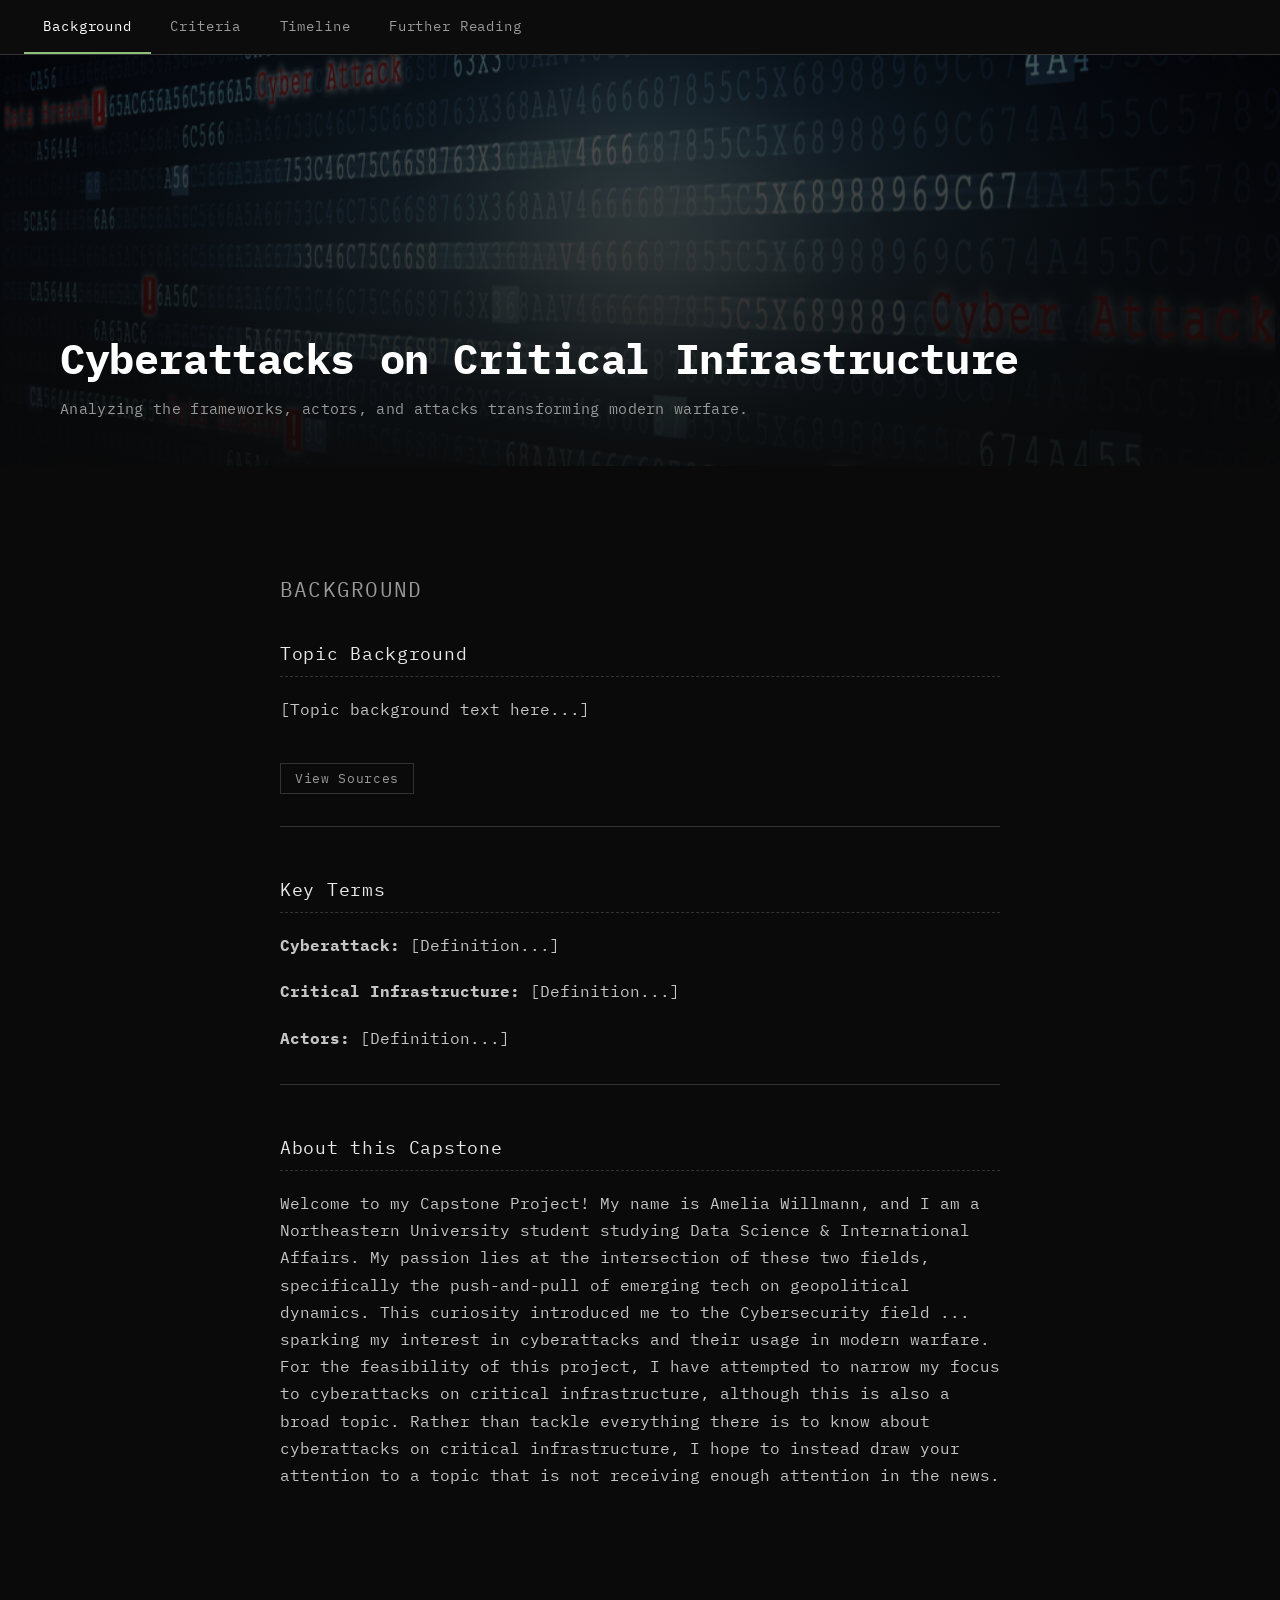
==== index.html @ 9e72c3b7 "fixing background setup" ====
<!--
  ============================================================
  BACKGROUND PAGE — NOTES
  ============================================================

  INTRO:


  CONTEXT / HISTORY:


  CRITICAL INFRASTRUCTURE DEFINITION:


  SOURCES:
  -
  -
  -
  ============================================================
-->
<!DOCTYPE html>
<html lang="en">
<head>
  <meta charset="UTF-8">
  <meta name="viewport" content="width=device-width, initial-scale=1.0">
  <title>Major Cyberattacks — Background</title>
  <link rel="preconnect" href="https://fonts.googleapis.com">
  <link rel="preconnect" href="https://fonts.gstatic.com" crossorigin>
  <link href="https://fonts.googleapis.com/css2?family=IBM+Plex+Mono:wght@400;700&display=swap" rel="stylesheet">
  <link rel="stylesheet" href="style.css">
  <script src="script.js" defer></script>
</head>
<body>

  <nav class="global-nav">
    <a href="index.html" class="active">Background</a>
    <a href="criteria.html">Criteria</a>
    <a href="timeline.html">Timeline</a>
    <a href="further-reading.html">Further Reading</a>
  </nav>

  <header class="report-banner">
    <div class="banner-image-wrapper">
      <img src="cyberattacks_img2.jpg" alt="Background Image" class="banner-image">
      <div class="banner-overlay"></div>
    </div>
    <div class="banner-text">
      <h1 class="banner-title">Cyberattacks on Critical Infrastructure</h1>
      <p class="banner-subtitle">Analyzing the frameworks, actors, and attacks transforming modern warfare.</p>
    </div>
  </header>

  <main class="page-content">
    <h2 class="page-title">Background</h2>

    <div class="content-block">
      <h2>Topic Background</h2>
      <p>[Topic background text here...]</p>

      <button id="toggleSourcesBtn" class="view-sources-btn" onclick="toggleFootnotes()">View Sources</button>
      <div class="footnotes-wrapper" id="footnotesWrapper">
        <div class="footnotes">
          <ol>
            <li>[Source 1]</li>
            <li>[Source 2]</li>
          </ol>
        </div>
      </div>
    </div>

    <div class="content-block">
      <h2>Key Terms</h2>
      <p><strong>Cyberattack:</strong> [Definition...]</p>
      <p><strong>Critical Infrastructure:</strong> [Definition...]</p>
      <p><strong>Actors:</strong> [Definition...]</p>
    </div>

    <div class="content-block">
      <h2>About this Capstone</h2>
      <p>Welcome to my Capstone Project! My name is Amelia Willmann, and I am a Northeastern University student studying Data Science & International Affairs. My passion lies at the intersection of these two fields, specifically the push-and-pull of emerging tech on geopolitical dynamics. This curiosity introduced me to the Cybersecurity field ... sparking my interest in cyberattacks and their usage in modern warfare. For the feasibility of this project, I have attempted to narrow my focus to cyberattacks on critical infrastructure, although this is also a broad topic. Rather than tackle everything there is to know about cyberattacks on critical infrastructure, I hope to instead draw your attention to a topic that is not receiving enough attention in the news.</p>
    </div>
  </main>

</body>
</html>
---- style.css ----
/* === Variables === */
:root {
  --bg-main:       #0a0a0a;
  --text-main:     #c5c5c5;
  --text-headings: #e8e8e8;
  --text-title:    #ffffff;
  --text-muted:    #999999;
  --link-color:    #8ec07c;
  --link-hover:    #d3869b;
  --border-subtle: #333333;
  --nav-bg:        #0c0c0c;
  --nav-border:    #333333;
  --panel-bg:      #111111;
  --mono-font:     'IBM Plex Mono', monospace;
}

/* === Reset === */
*, *::before, *::after {
  margin: 0;
  padding: 0;
  box-sizing: border-box;
  font-family: var(--mono-font);
}

body {
  background-color: var(--bg-main);
  color: var(--text-main);
  font-size: 16px;
  line-height: 1.7;
  -webkit-font-smoothing: antialiased;
  -moz-osx-font-smoothing: grayscale;
}


/* === Global Navigation === */
.global-nav {
  position: fixed;
  top: 0;
  left: 0;
  width: 100%;
  display: flex;
  background-color: var(--nav-bg);
  border-bottom: 1px solid var(--nav-border);
  padding: 0 1.5rem;
  z-index: 9999;
}

.global-nav a {
  color: var(--text-muted);
  text-decoration: none;
  border-bottom: none;
  font-size: 0.9rem;
  letter-spacing: 0.06em;
  padding: 0.85rem 1.2rem;
  transition: color 0.2s ease;
}

.global-nav a:hover {
  color: var(--text-main);
}

.global-nav a.active {
  color: var(--text-title);
  border-bottom: 2px solid var(--link-color);
}

/* === Page Layout === */
.page-content {
  max-width: 800px;
  margin: 0 auto;
  padding: 90px 40px 80px;
}

.page-title {
  font-size: 1.3rem;
  font-weight: normal;
  color: var(--text-muted);
  margin-bottom: 2rem;
  margin-top: 1rem;
  letter-spacing: 0.06em;
  text-transform: uppercase;
}

/* === Content Blocks === */
.content-block {
  margin-bottom: 3rem;
  padding-bottom: 2rem;
  border-bottom: 1px solid var(--border-subtle);
}

.content-block:last-child {
  border-bottom: none;
}

.content-block h2 {
  font-size: 1.1rem;
  font-weight: normal;
  color: var(--text-headings);
  border-bottom: 1px dashed var(--border-subtle);
  padding-bottom: 0.4em;
  margin-bottom: 1.2rem;
  letter-spacing: 0.04em;
}

.content-block p {
  margin-bottom: 1.2rem;
  color: var(--text-main);
}

.content-block p:last-child {
  margin-bottom: 0;
}

/* === Links === */
a {
  color: var(--text-main);
  text-decoration: none;
  border-bottom: 1px dotted var(--link-color);
  padding-bottom: 1px;
  transition: color 0.2s ease, border-color 0.2s ease;
}

a:hover {
  color: var(--link-hover);
  border-bottom-color: var(--link-hover);
}

/* === Citations === */
.cite {
  color: var(--link-color);
  text-decoration: none;
  border-bottom: none;
  font-size: 0.8em;
  vertical-align: super;
  transition: color 0.2s;
}

.cite:hover {
  color: var(--link-hover);
}

/* === Sources Toggle === */
.view-sources-btn {
  background: transparent;
  color: var(--text-muted);
  border: 1px solid var(--border-subtle);
  padding: 6px 14px;
  cursor: pointer;
  font-family: var(--mono-font);
  font-size: 0.82rem;
  margin-top: 20px;
  letter-spacing: 0.05em;
  transition: color 0.2s, border-color 0.2s;
}

.view-sources-btn:hover {
  color: var(--text-main);
  border-color: var(--text-muted);
}

.footnotes-wrapper {
  overflow: hidden;
  max-height: 0;
  opacity: 0;
  transition: all 0.5s ease;
}

.footnotes-wrapper.open {
  max-height: 600px;
  opacity: 1;
}

.footnotes {
  font-size: 0.85em;
  margin-top: 14px;
  padding-top: 14px;
  border-top: 1px solid var(--border-subtle);
  color: var(--text-muted);
}

.footnotes ol {
  padding-left: 28px;
  overflow: visible;
}

.footnotes li {
  margin-bottom: 8px;
  line-height: 1.5;
}

/* === Rubric Table (Criteria page) === */
.rubric-table {
  width: 100%;
  border-collapse: collapse;
  margin: 16px 0 24px;
  font-size: 0.85rem;
}

.rubric-table th {
  background: #161616;
  color: var(--text-headings);
  padding: 10px 14px;
  text-align: left;
  font-weight: normal;
  border-bottom: 1px solid var(--border-subtle);
  letter-spacing: 0.04em;
}

.rubric-table td {
  padding: 10px 14px;
  border-bottom: 1px solid #1e1e1e;
  color: var(--text-main);
  vertical-align: top;
}

.rubric-table tr:nth-child(even) td {
  background: #0d0d0d;
}

/* === Rubric Level Labels === */
.rubric-level {
  font-weight: normal;
  letter-spacing: 0.04em;
  white-space: nowrap;
}

.rubric-level.negligible  { color: #777777; }
.rubric-level.low         { color: #8ec07c; }
.rubric-level.medium      { color: #fabd2f; }
.rubric-level.high        { color: #fe8019; }
.rubric-level.critical    { color: #fb4934; }
.rubric-level.catastrophic{ color: #d3869b; }

/* === Visualization Placeholder === */
.viz-placeholder {
  background: #0d0d0d;
  border: 1px dashed var(--border-subtle);
  padding: 60px 20px;
  text-align: center;
  color: var(--text-muted);
  font-style: italic;
  font-size: 0.9rem;
  margin: 16px 0;
}

/* === Report Banner === */
.report-banner {
  position: relative;
  width: 100%;
  height: 420px;
  margin-top: 46px; /* height of fixed nav */
  overflow: hidden;
  display: flex;
  align-items: flex-end;
}

.banner-image-wrapper {
  position: absolute;
  inset: 0;
}

.banner-image {
  width: 100%;
  height: 100%;
  object-fit: cover;
  object-position: center;
  display: block;
  filter: brightness(0.45) saturate(0.6);
}

.banner-overlay {
  position: absolute;
  inset: 0;
  background: linear-gradient(
    to bottom,
    rgba(10, 10, 10, 0.2) 0%,
    rgba(10, 10, 10, 0.85) 100%
  );
}

.banner-text {
  position: relative;
  z-index: 1;
  padding: 0 60px 44px;
  width: 100%;
}

.banner-title {
  font-size: 2.6rem;
  font-weight: 700;
  color: #ffffff;
  letter-spacing: -0.01em;
  line-height: 1.2;
  margin: 0 0 12px;

  /* Typewriter effect */
  overflow: hidden;
  white-space: nowrap;
  border-right: 2px solid #8ec07c;
  width: 0;
  animation:
    typewriter 2.4s steps(44) 0.3s forwards,
    blink-caret 0.75s step-end 2.7s 3,
    hide-caret 0s 5s forwards;
}

@keyframes typewriter {
  from { width: 0; }
  to   { width: 100%; }
}

@keyframes blink-caret {
  50% { border-color: transparent; }
}

@keyframes hide-caret {
  to { border-color: transparent; }
}

.banner-subtitle {
  font-size: 0.95rem;
  color: #999;
  margin: 0;
  letter-spacing: 0.02em;
  opacity: 0;
  animation: fade-in-sub 0.6s ease 2.8s forwards;
}

@keyframes fade-in-sub {
  to { opacity: 1; }
}

@media (max-width: 768px) {
  .report-banner {
    height: 300px;
  }

  .banner-title {
    font-size: 1.8rem;
    white-space: normal;
    width: auto;
    animation: none;
    border-right: none;
  }

  .banner-subtitle {
    opacity: 1;
    animation: none;
  }

  .banner-text {
    padding: 0 24px 32px;
  }
}

/* === Attack Meta (inside timeline panel) === */
.attack-meta {
  background: #141414;
  border-left: 3px solid var(--link-color);
  padding: 12px 16px;
  margin: 16px 0 20px;
}

.attack-meta p {
  margin-bottom: 5px;
  font-size: 0.88rem;
  color: var(--text-muted);
  line-height: 1.5;
}

.attack-meta p:last-child {
  margin-bottom: 0;
}

.attack-meta strong {
  color: var(--text-headings);
}

/* === Resource List (Further Reading page) === */
.resource-list {
  list-style: none;
  padding: 0;
  margin: 12px 0;
}

.resource-list li {
  padding: 10px 0;
  border-bottom: 1px solid #1a1a1a;
}

.resource-list li:last-child {
  border-bottom: none;
}

.resource-list a {
  color: var(--text-main);
  font-size: 0.9rem;
  border-bottom: 1px dotted var(--link-color);
}

.resource-list a:hover {
  color: var(--link-hover);
}

/* === Learn More Button === */
.learn-more-btn {
  display: inline-block;
  color: var(--text-muted);
  border: 1px solid var(--border-subtle);
  padding: 8px 20px;
  text-decoration: none;
  font-size: 0.85rem;
  margin-top: 16px;
  letter-spacing: 0.05em;
  transition: color 0.2s, border-color 0.2s;
}

.learn-more-btn:hover {
  color: var(--text-main);
  border-color: var(--text-muted);
  border-bottom: 1px solid var(--text-muted);
}

/* === Responsive === */
@media (max-width: 768px) {
  .page-content {
    padding: 80px 20px 60px;
  }

  .global-nav a {
    padding: 0.75rem 0.7rem;
    font-size: 0.8rem;
  }
}
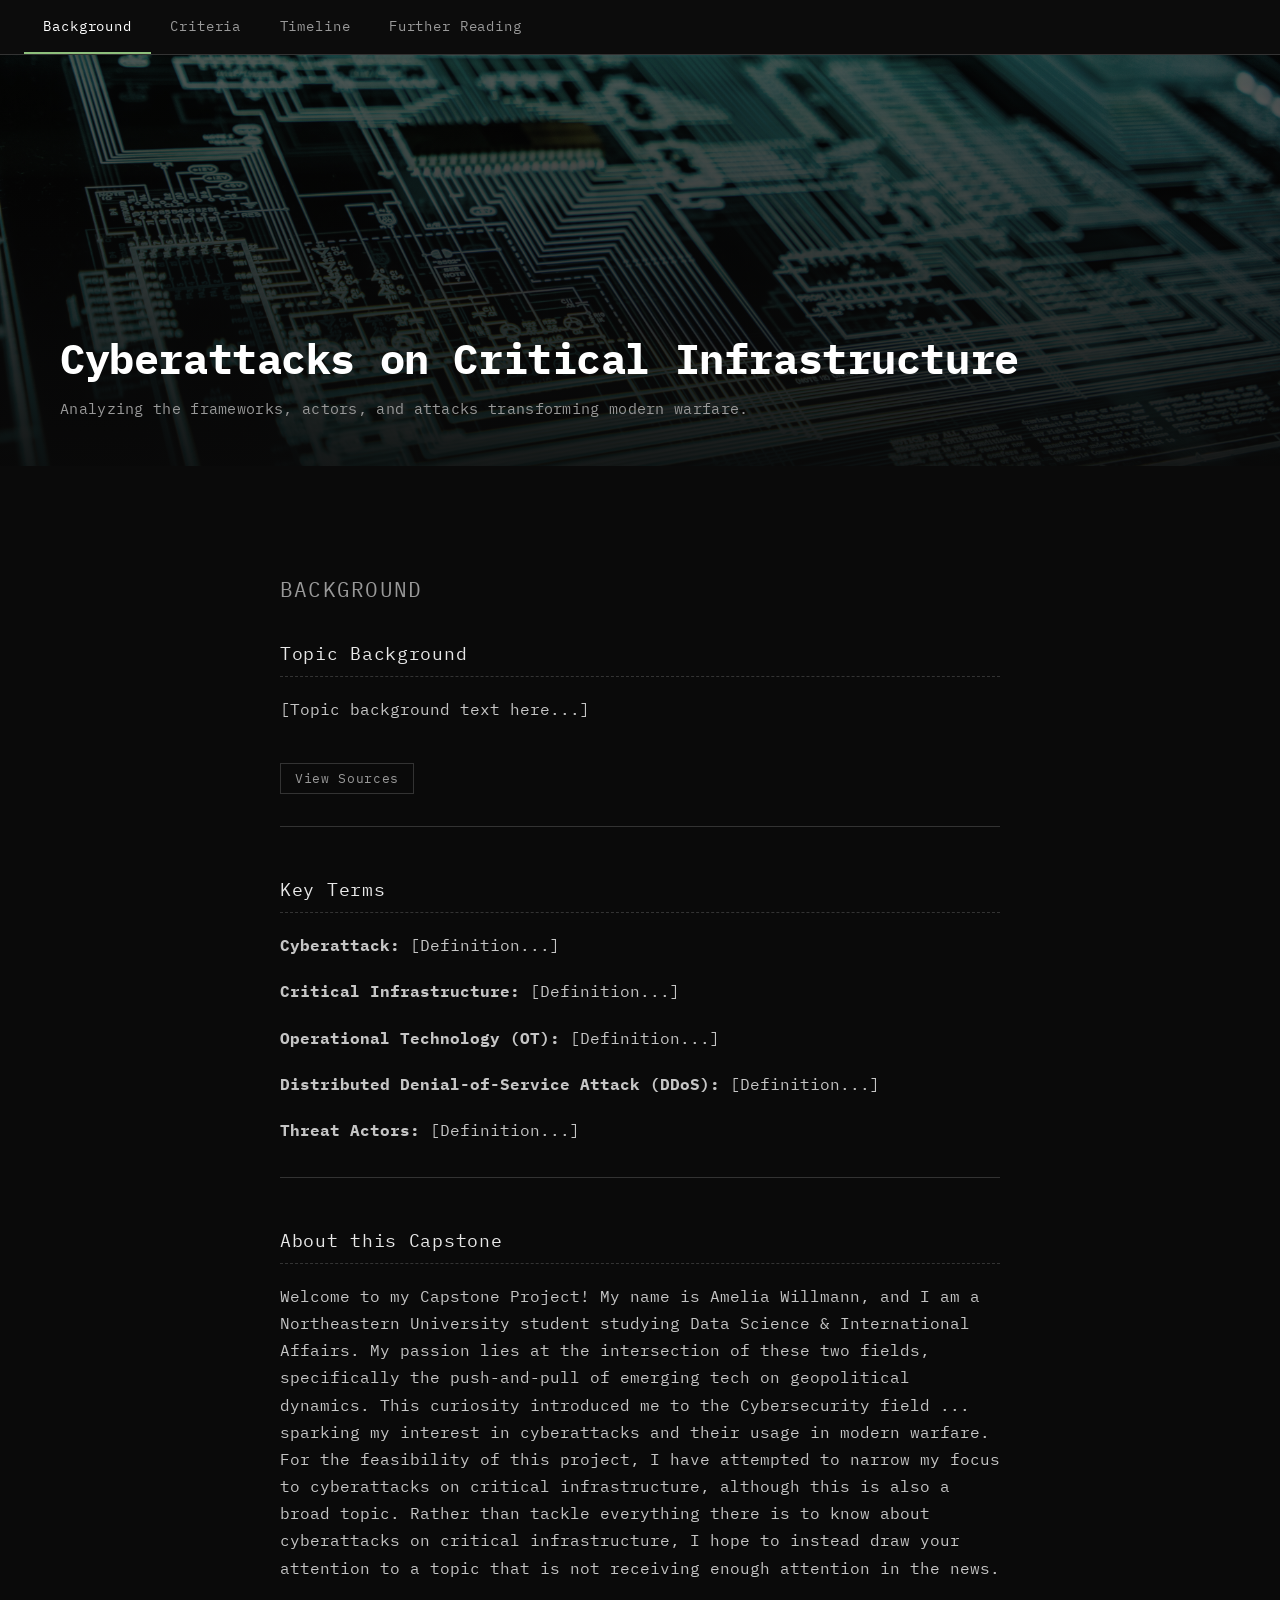
==== commit b447a8ad: "fix images" ====
--- a/index.html
+++ b/index.html
@@ -43,7 +43,7 @@
 
   <header class="report-banner">
     <div class="banner-image-wrapper">
-      <img src="cyberattacks_img2.jpg" alt="Background Image" class="banner-image">
+      <img src="background_img.jpg" alt="Background Image" class="banner-image">
       <div class="banner-overlay"></div>
     </div>
     <div class="banner-text">
@@ -74,12 +74,21 @@
       <h2>Key Terms</h2>
       <p><strong>Cyberattack:</strong> [Definition...]</p>
       <p><strong>Critical Infrastructure:</strong> [Definition...]</p>
-      <p><strong>Actors:</strong> [Definition...]</p>
+      <p><strong>Operational Technology (OT):</strong> [Definition...]</p>
+      <p><strong>Distributed Denial-of-Service Attack (DDoS):</strong> [Definition...]</p>
+      <p><strong>Threat Actors:</strong> [Definition...]</p>
     </div>
 
     <div class="content-block">
       <h2>About this Capstone</h2>
-      <p>Welcome to my Capstone Project! My name is Amelia Willmann, and I am a Northeastern University student studying Data Science & International Affairs. My passion lies at the intersection of these two fields, specifically the push-and-pull of emerging tech on geopolitical dynamics. This curiosity introduced me to the Cybersecurity field ... sparking my interest in cyberattacks and their usage in modern warfare. For the feasibility of this project, I have attempted to narrow my focus to cyberattacks on critical infrastructure, although this is also a broad topic. Rather than tackle everything there is to know about cyberattacks on critical infrastructure, I hope to instead draw your attention to a topic that is not receiving enough attention in the news.</p>
+      <p>Welcome to my Capstone Project! My name is Amelia Willmann, and I am a Northeastern University student 
+        studying Data Science & International Affairs. My passion lies at the intersection of these two fields, 
+        specifically the push-and-pull of emerging tech on geopolitical dynamics. This curiosity introduced me 
+        to the Cybersecurity field ... sparking my interest in cyberattacks and their usage in modern warfare. 
+        For the feasibility of this project, I have attempted to narrow my focus to cyberattacks on critical 
+        infrastructure, although this is also a broad topic. Rather than tackle everything there is to know 
+        about cyberattacks on critical infrastructure, I hope to instead draw your attention to a topic that 
+        is not receiving enough attention in the news.</p>
     </div>
   </main>
 
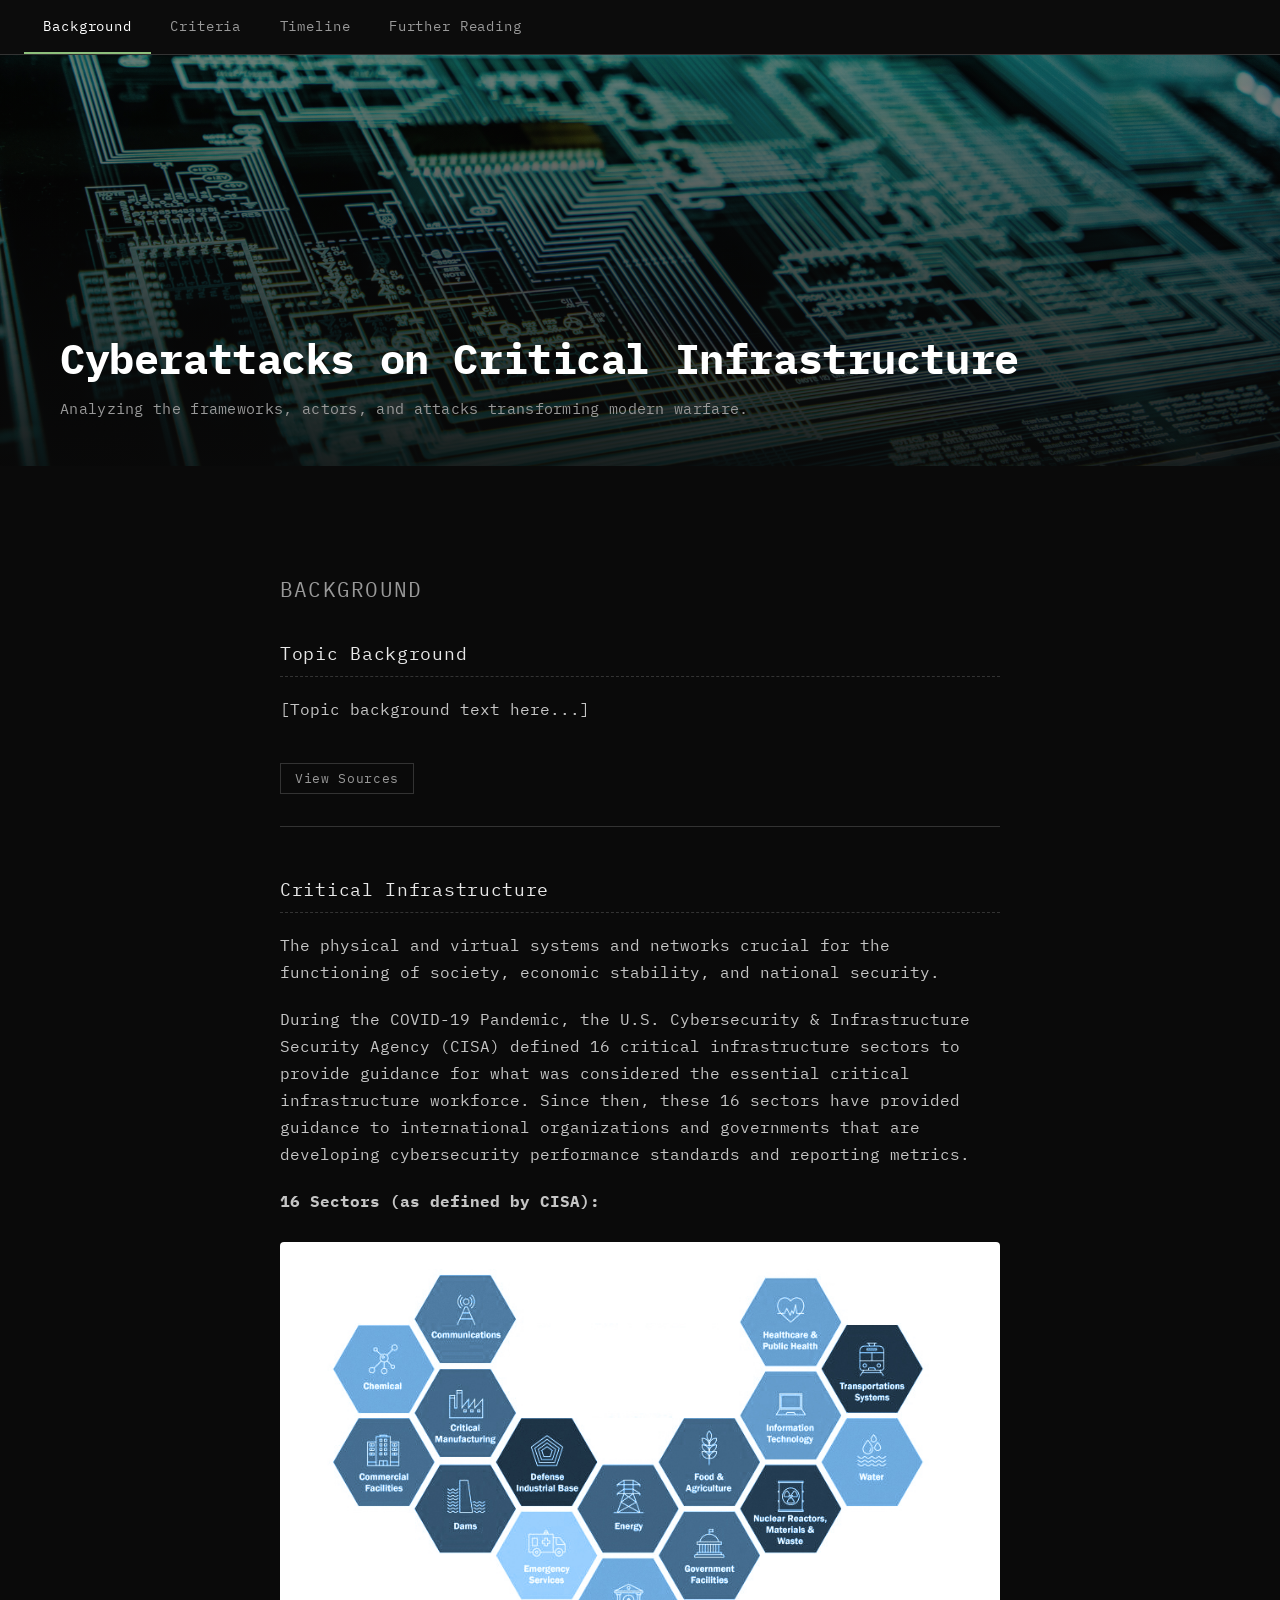
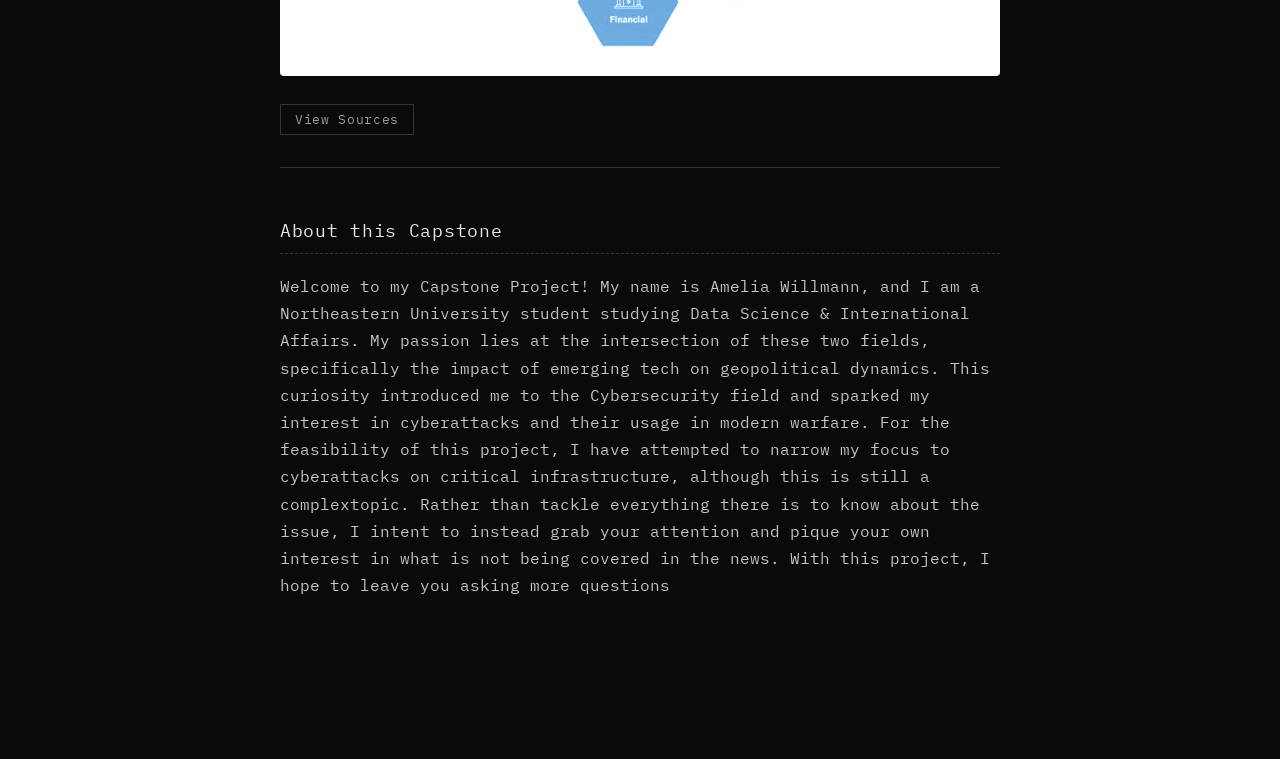
==== commit e25a2b01: "finishing for the night" ====
--- a/index.html
+++ b/index.html
@@ -25,7 +25,7 @@
 <head>
   <meta charset="UTF-8">
   <meta name="viewport" content="width=device-width, initial-scale=1.0">
-  <title>Major Cyberattacks — Background</title>
+  <title>Cyberattacks on Critical Infrastructure — Background</title>
   <link rel="preconnect" href="https://fonts.googleapis.com">
   <link rel="preconnect" href="https://fonts.gstatic.com" crossorigin>
   <link href="https://fonts.googleapis.com/css2?family=IBM+Plex+Mono:wght@400;700&display=swap" rel="stylesheet">
@@ -71,24 +71,37 @@
     </div>
 
     <div class="content-block">
-      <h2>Key Terms</h2>
-      <p><strong>Cyberattack:</strong> [Definition...]</p>
-      <p><strong>Critical Infrastructure:</strong> [Definition...]</p>
-      <p><strong>Operational Technology (OT):</strong> [Definition...]</p>
-      <p><strong>Distributed Denial-of-Service Attack (DDoS):</strong> [Definition...]</p>
-      <p><strong>Threat Actors:</strong> [Definition...]</p>
+      <h2>Critical Infrastructure</h2>
+      <p>The physical and virtual systems and networks crucial for the functioning of society, economic stability, and national security.</p>
+      <p>During the COVID-19 Pandemic, the U.S. Cybersecurity & Infrastructure Security Agency (CISA) defined 16 critical infrastructure sectors to provide guidance for what was considered the essential critical infrastructure workforce. Since then, these 16 sectors have provided guidance to international organizations and governments that are developing cybersecurity performance standards and reporting metrics.</p>
+      <p><strong>16 Sectors (as defined by CISA):</strong></p>
+      <img src="cisa_img.jpg" alt="CISA 16 Critical Infrastructure Sectors" style="width: 100%; border-radius: 4px; margin-top: 8px;">
+
+      <button class="view-sources-btn" onclick="toggleFootnotesById('ciSources', this)">View Sources</button>
+      <div class="footnotes-wrapper" id="ciSources">
+        <div class="footnotes">
+          <ol>
+            <li><a href="https://www.sciencedirect.com/topics/computer-science/critical-infrastructure" target="_blank">https://www.sciencedirect.com/topics/computer-science/critical-infrastructure</a></li>
+            <li><a href="https://www.ibm.com/think/topics/critical-infrastructure" target="_blank">https://www.ibm.com/think/topics/critical-infrastructure</a></li>
+            <li><a href="https://www.cisa.gov/topics/critical-infrastructure-security-and-resilience/critical-infrastructure-sectors" target="_blank">https://www.cisa.gov/topics/critical-infrastructure-security-and-resilience/critical-infrastructure-sectors</a></li>
+            <li><a href="https://www.atlanticcouncil.org/in-depth-research-reports/issue-brief/critical-infrastructure-cybersecurity-prioritization/" target="_blank">https://www.atlanticcouncil.org/in-depth-research-reports/issue-brief/critical-infrastructure-cybersecurity-prioritization/</a></li>
+            <li><a href="https://www.cisa.gov/topics/risk-management/coronavirus/identifying-critical-infrastructure-during-covid-19" target="_blank">https://www.cisa.gov/topics/risk-management/coronavirus/identifying-critical-infrastructure-during-covid-19</a></li>
+          </ol>
+        </div>
+      </div>
     </div>
 
     <div class="content-block">
       <h2>About this Capstone</h2>
       <p>Welcome to my Capstone Project! My name is Amelia Willmann, and I am a Northeastern University student 
         studying Data Science & International Affairs. My passion lies at the intersection of these two fields, 
-        specifically the push-and-pull of emerging tech on geopolitical dynamics. This curiosity introduced me 
-        to the Cybersecurity field ... sparking my interest in cyberattacks and their usage in modern warfare. 
+        specifically the impact of emerging tech on geopolitical dynamics. This curiosity introduced me 
+        to the Cybersecurity field and sparked my interest in cyberattacks and their usage in modern warfare. 
         For the feasibility of this project, I have attempted to narrow my focus to cyberattacks on critical 
-        infrastructure, although this is also a broad topic. Rather than tackle everything there is to know 
-        about cyberattacks on critical infrastructure, I hope to instead draw your attention to a topic that 
-        is not receiving enough attention in the news.</p>
+        infrastructure, although this is still a complextopic. Rather than tackle everything there is to know 
+        about the issue, I intent to instead grab your attention and pique your own interest in what is not 
+        being covered in the news. With this project, I hope to leave you asking more questions 
+       </p>
     </div>
   </main>
 
--- a/style.css
+++ b/style.css
@@ -224,12 +224,12 @@
   white-space: nowrap;
 }
 
-.rubric-level.negligible  { color: #777777; }
-.rubric-level.low         { color: #8ec07c; }
-.rubric-level.medium      { color: #fabd2f; }
-.rubric-level.high        { color: #fe8019; }
-.rubric-level.critical    { color: #fb4934; }
-.rubric-level.catastrophic{ color: #d3869b; }
+.rubric-level.negligible   { color: #ffffff; }
+.rubric-level.low          { color: #2980b9; }
+.rubric-level.medium       { color: #27ae60; }
+.rubric-level.high         { color: #f1c40f; }
+.rubric-level.severe       { color: #e74c3c; }
+.rubric-level.crisis       { color: #aaaaaa; }
 
 /* === Visualization Placeholder === */
 .viz-placeholder {
@@ -265,7 +265,7 @@
   object-fit: cover;
   object-position: center;
   display: block;
-  filter: brightness(0.45) saturate(0.6);
+  filter: brightness(0.65) saturate(0.85);
 }
 
 .banner-overlay {
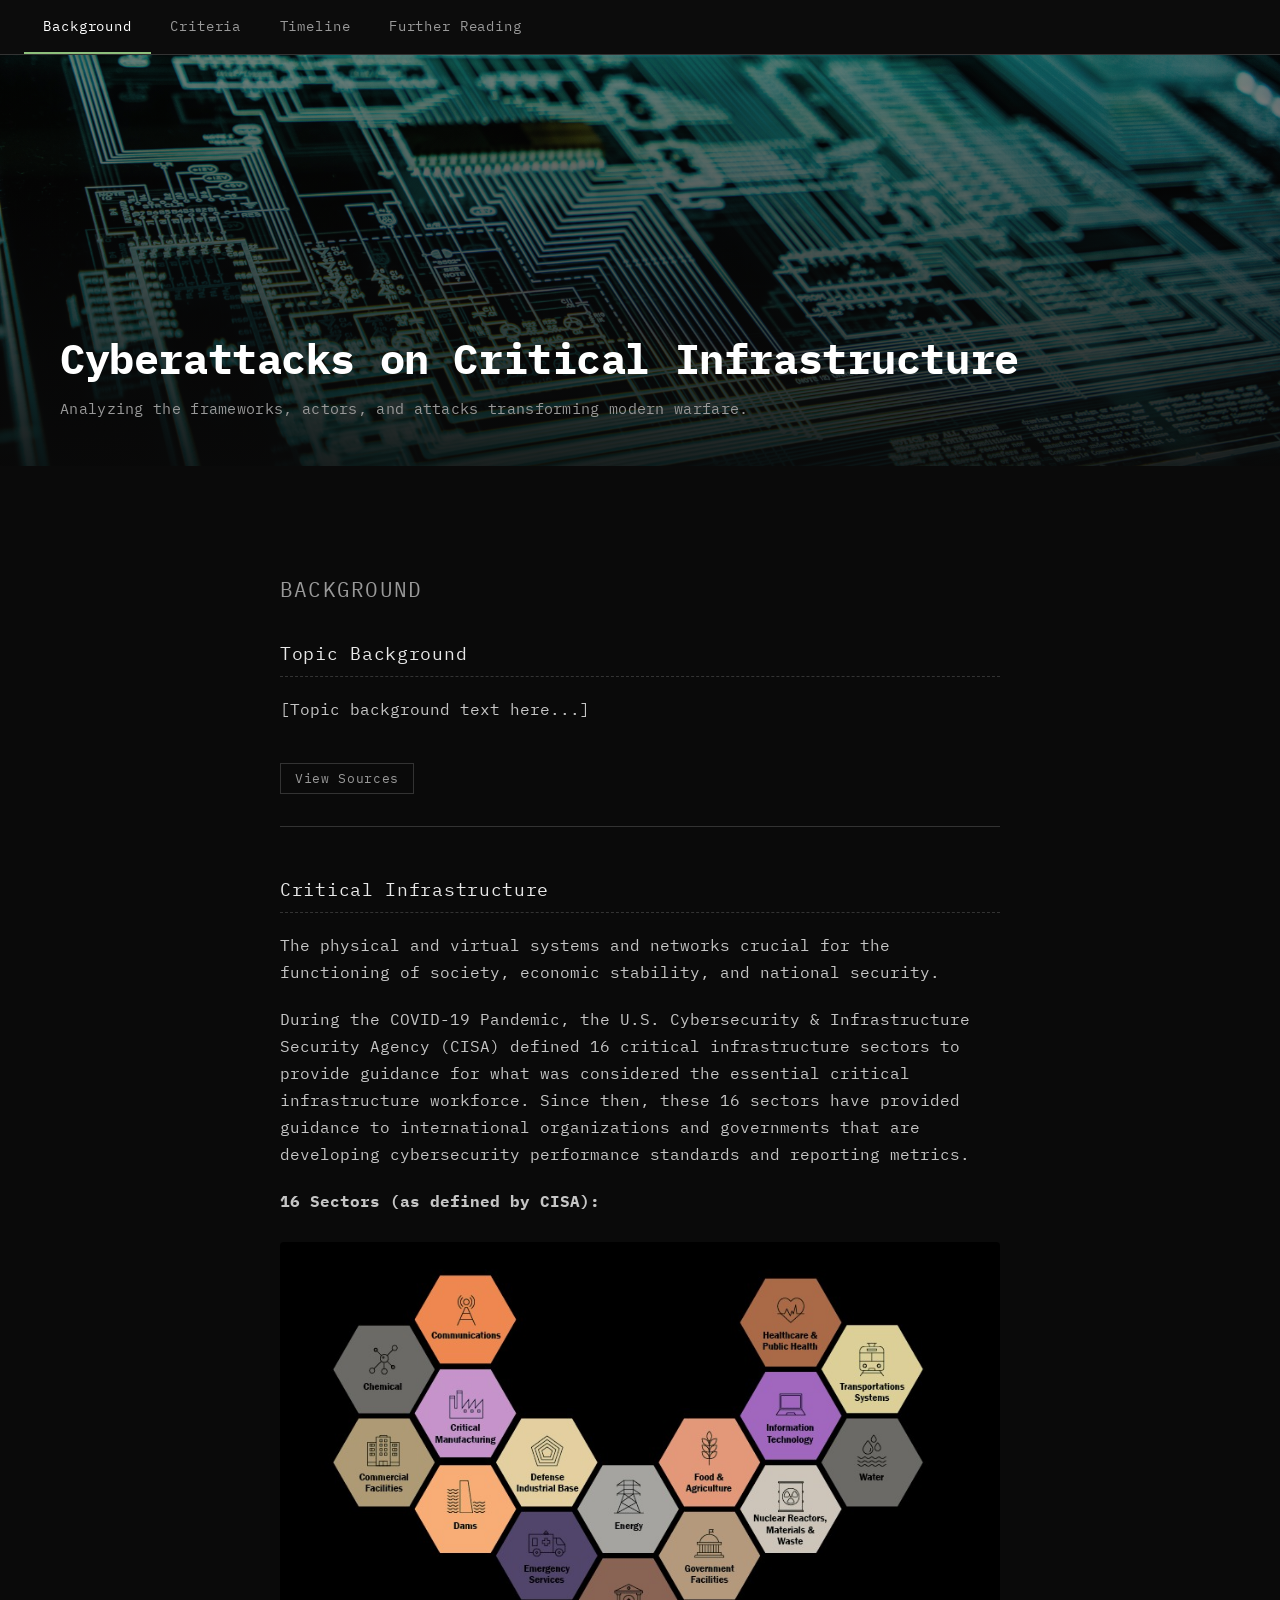
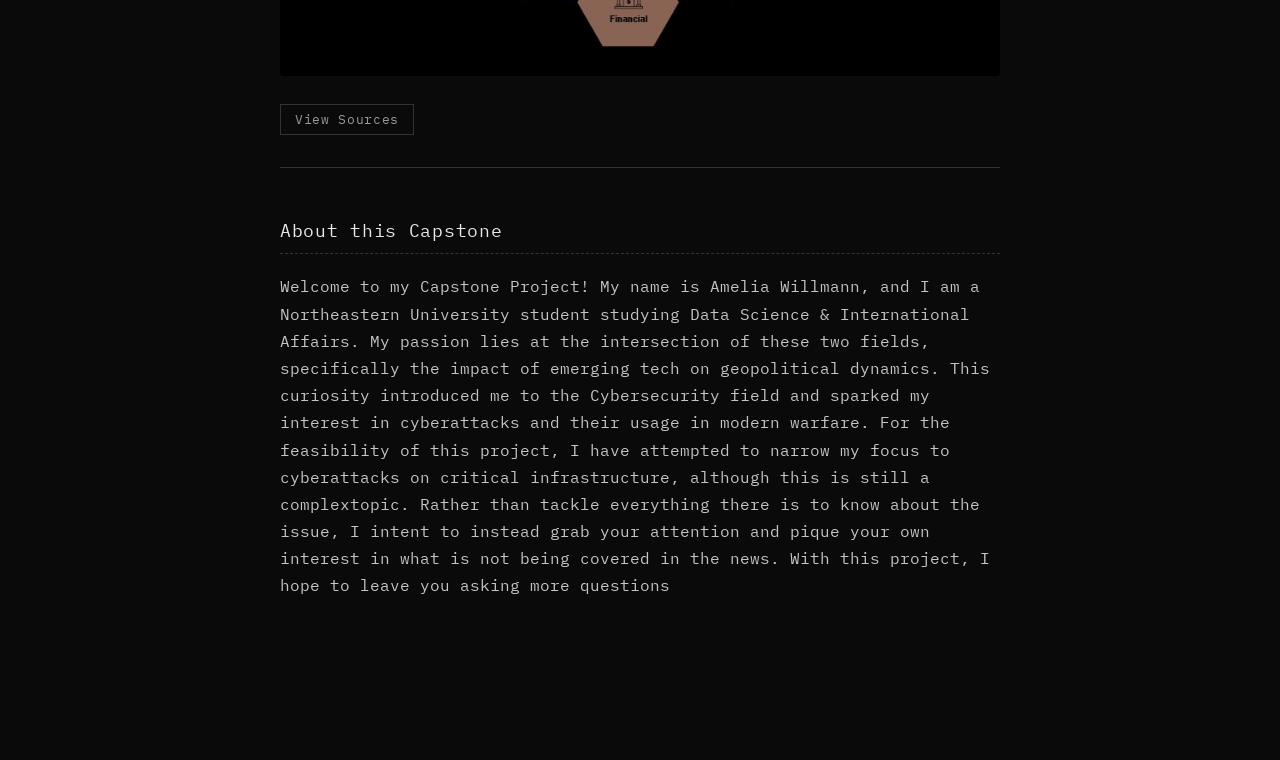
==== commit 70a05859: "invert image" ====
--- a/index.html
+++ b/index.html
@@ -75,7 +75,7 @@
       <p>The physical and virtual systems and networks crucial for the functioning of society, economic stability, and national security.</p>
       <p>During the COVID-19 Pandemic, the U.S. Cybersecurity & Infrastructure Security Agency (CISA) defined 16 critical infrastructure sectors to provide guidance for what was considered the essential critical infrastructure workforce. Since then, these 16 sectors have provided guidance to international organizations and governments that are developing cybersecurity performance standards and reporting metrics.</p>
       <p><strong>16 Sectors (as defined by CISA):</strong></p>
-      <img src="cisa_img.jpg" alt="CISA 16 Critical Infrastructure Sectors" style="width: 100%; border-radius: 4px; margin-top: 8px;">
+      <img src="cisa_img2.jpg" alt="CISA 16 Critical Infrastructure Sectors" style="width: 100%; border-radius: 4px; margin-top: 8px;">
 
       <button class="view-sources-btn" onclick="toggleFootnotesById('ciSources', this)">View Sources</button>
       <div class="footnotes-wrapper" id="ciSources">
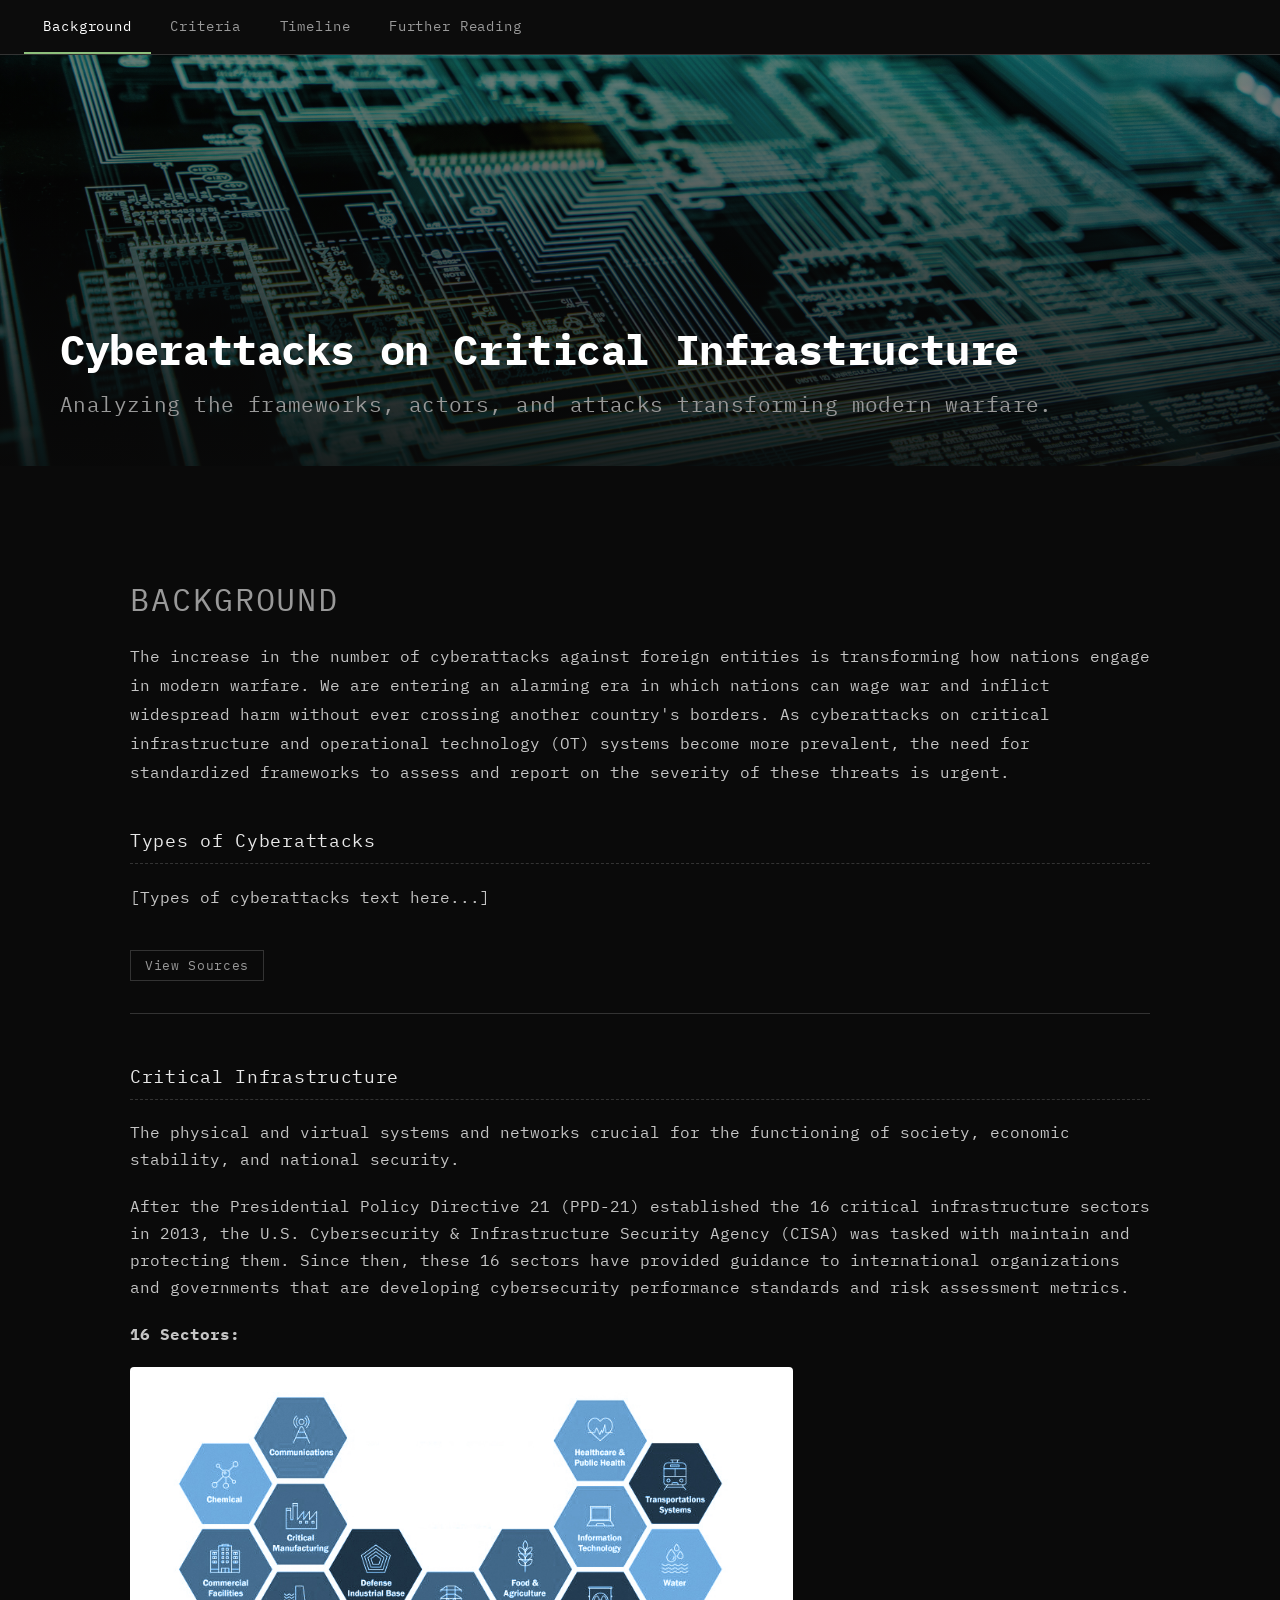
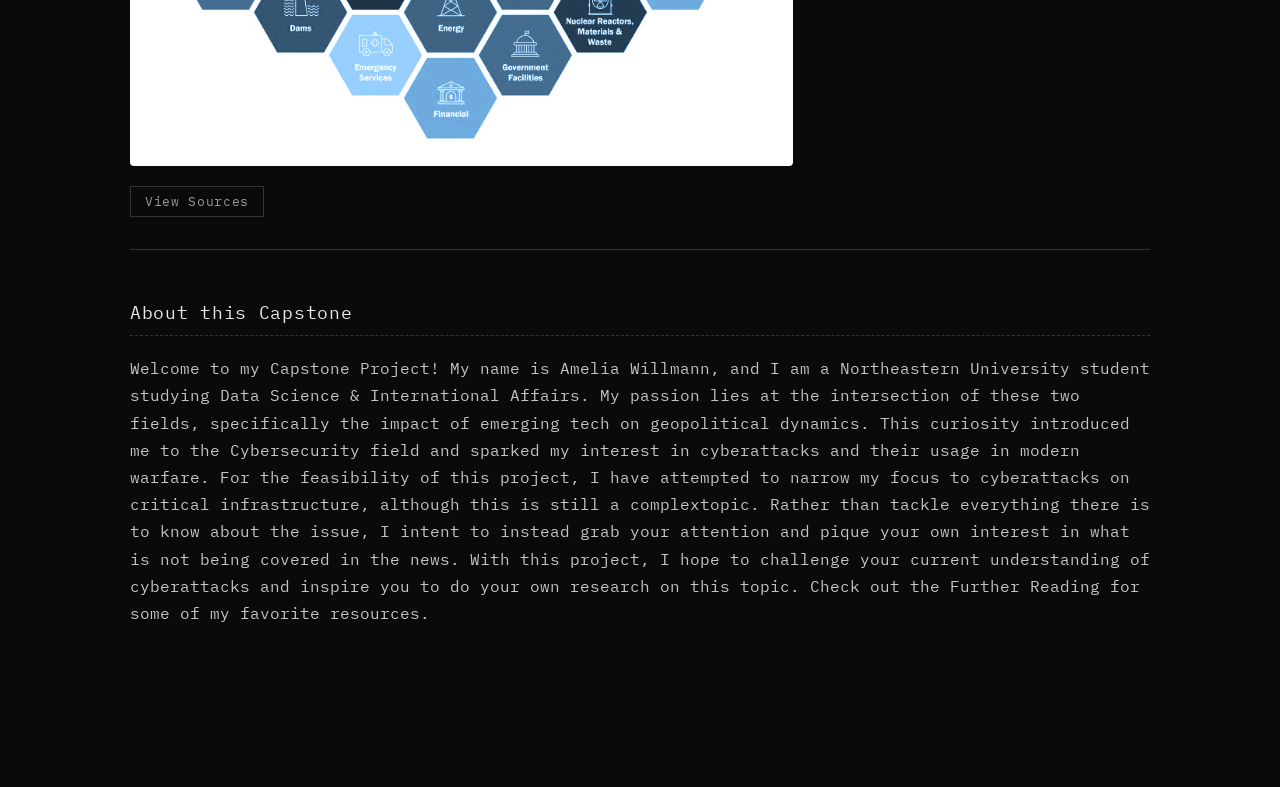
==== commit 10193489: "update" ====
--- a/index.html
+++ b/index.html
@@ -54,10 +54,11 @@
 
   <main class="page-content">
     <h2 class="page-title">Background</h2>
+    <p class="page-intro">The increase in the number of cyberattacks against foreign entities is transforming how nations engage in modern warfare. We are entering an alarming era in which nations can wage war and inflict widespread harm without ever crossing another country's borders. As cyberattacks on critical infrastructure and operational technology (OT) systems become more prevalent, the need for standardized frameworks to assess and report on the severity of these threats is urgent.</p>
 
     <div class="content-block">
-      <h2>Topic Background</h2>
-      <p>[Topic background text here...]</p>
+      <h2>Types of Cyberattacks</h2>
+      <p>[Types of cyberattacks text here...]</p>
 
       <button id="toggleSourcesBtn" class="view-sources-btn" onclick="toggleFootnotes()">View Sources</button>
       <div class="footnotes-wrapper" id="footnotesWrapper">
@@ -73,9 +74,9 @@
     <div class="content-block">
       <h2>Critical Infrastructure</h2>
       <p>The physical and virtual systems and networks crucial for the functioning of society, economic stability, and national security.</p>
-      <p>During the COVID-19 Pandemic, the U.S. Cybersecurity & Infrastructure Security Agency (CISA) defined 16 critical infrastructure sectors to provide guidance for what was considered the essential critical infrastructure workforce. Since then, these 16 sectors have provided guidance to international organizations and governments that are developing cybersecurity performance standards and reporting metrics.</p>
-      <p><strong>16 Sectors (as defined by CISA):</strong></p>
-      <img src="cisa_img2.jpg" alt="CISA 16 Critical Infrastructure Sectors" style="width: 100%; border-radius: 4px; margin-top: 8px;">
+      <p>After the Presidential Policy Directive 21 (PPD-21) established the 16 critical infrastructure sectors in 2013, the U.S. Cybersecurity & Infrastructure Security Agency (CISA) was tasked with maintain and protecting them. Since then, these 16 sectors have provided guidance to international organizations and governments that are developing cybersecurity performance standards and risk assessment metrics. </p>
+      <p><strong>16 Sectors:</strong></p>
+      <img src="cisa_img.jpg" alt="CISA 16 Critical Infrastructure Sectors" style="width: 65%; display: block; border-radius: 4px; margin-top: 8px;">
 
       <button class="view-sources-btn" onclick="toggleFootnotesById('ciSources', this)">View Sources</button>
       <div class="footnotes-wrapper" id="ciSources">
@@ -100,7 +101,8 @@
         For the feasibility of this project, I have attempted to narrow my focus to cyberattacks on critical 
         infrastructure, although this is still a complextopic. Rather than tackle everything there is to know 
         about the issue, I intent to instead grab your attention and pique your own interest in what is not 
-        being covered in the news. With this project, I hope to leave you asking more questions 
+        being covered in the news. With this project, I hope to challenge your current understanding of cyberattacks
+        and inspire you to do your own research on this topic. Check out the Further Reading for some of my favorite resources.
        </p>
     </div>
   </main>
--- a/style.css
+++ b/style.css
@@ -66,19 +66,25 @@
 
 /* === Page Layout === */
 .page-content {
-  max-width: 800px;
+  max-width: 1100px;
   margin: 0 auto;
   padding: 90px 40px 80px;
 }
 
 .page-title {
-  font-size: 1.3rem;
+  font-size: 2rem;
   font-weight: normal;
   color: var(--text-muted);
-  margin-bottom: 2rem;
+  margin-bottom: 1rem;
   margin-top: 1rem;
   letter-spacing: 0.06em;
   text-transform: uppercase;
+}
+
+.page-intro {
+  color: var(--text-main);
+  margin-bottom: 2.5rem;
+  line-height: 1.8;
 }
 
 /* === Content Blocks === */
@@ -193,13 +199,13 @@
   width: 100%;
   border-collapse: collapse;
   margin: 16px 0 24px;
-  font-size: 0.85rem;
+  font-size: 1rem;
 }
 
 .rubric-table th {
   background: #161616;
   color: var(--text-headings);
-  padding: 10px 14px;
+  padding: 14px 18px;
   text-align: left;
   font-weight: normal;
   border-bottom: 1px solid var(--border-subtle);
@@ -207,7 +213,7 @@
 }
 
 .rubric-table td {
-  padding: 10px 14px;
+  padding: 14px 18px;
   border-bottom: 1px solid #1e1e1e;
   color: var(--text-main);
   vertical-align: top;
@@ -318,7 +324,7 @@
 }
 
 .banner-subtitle {
-  font-size: 0.95rem;
+  font-size: 1.3rem;
   color: #999;
   margin: 0;
   letter-spacing: 0.02em;
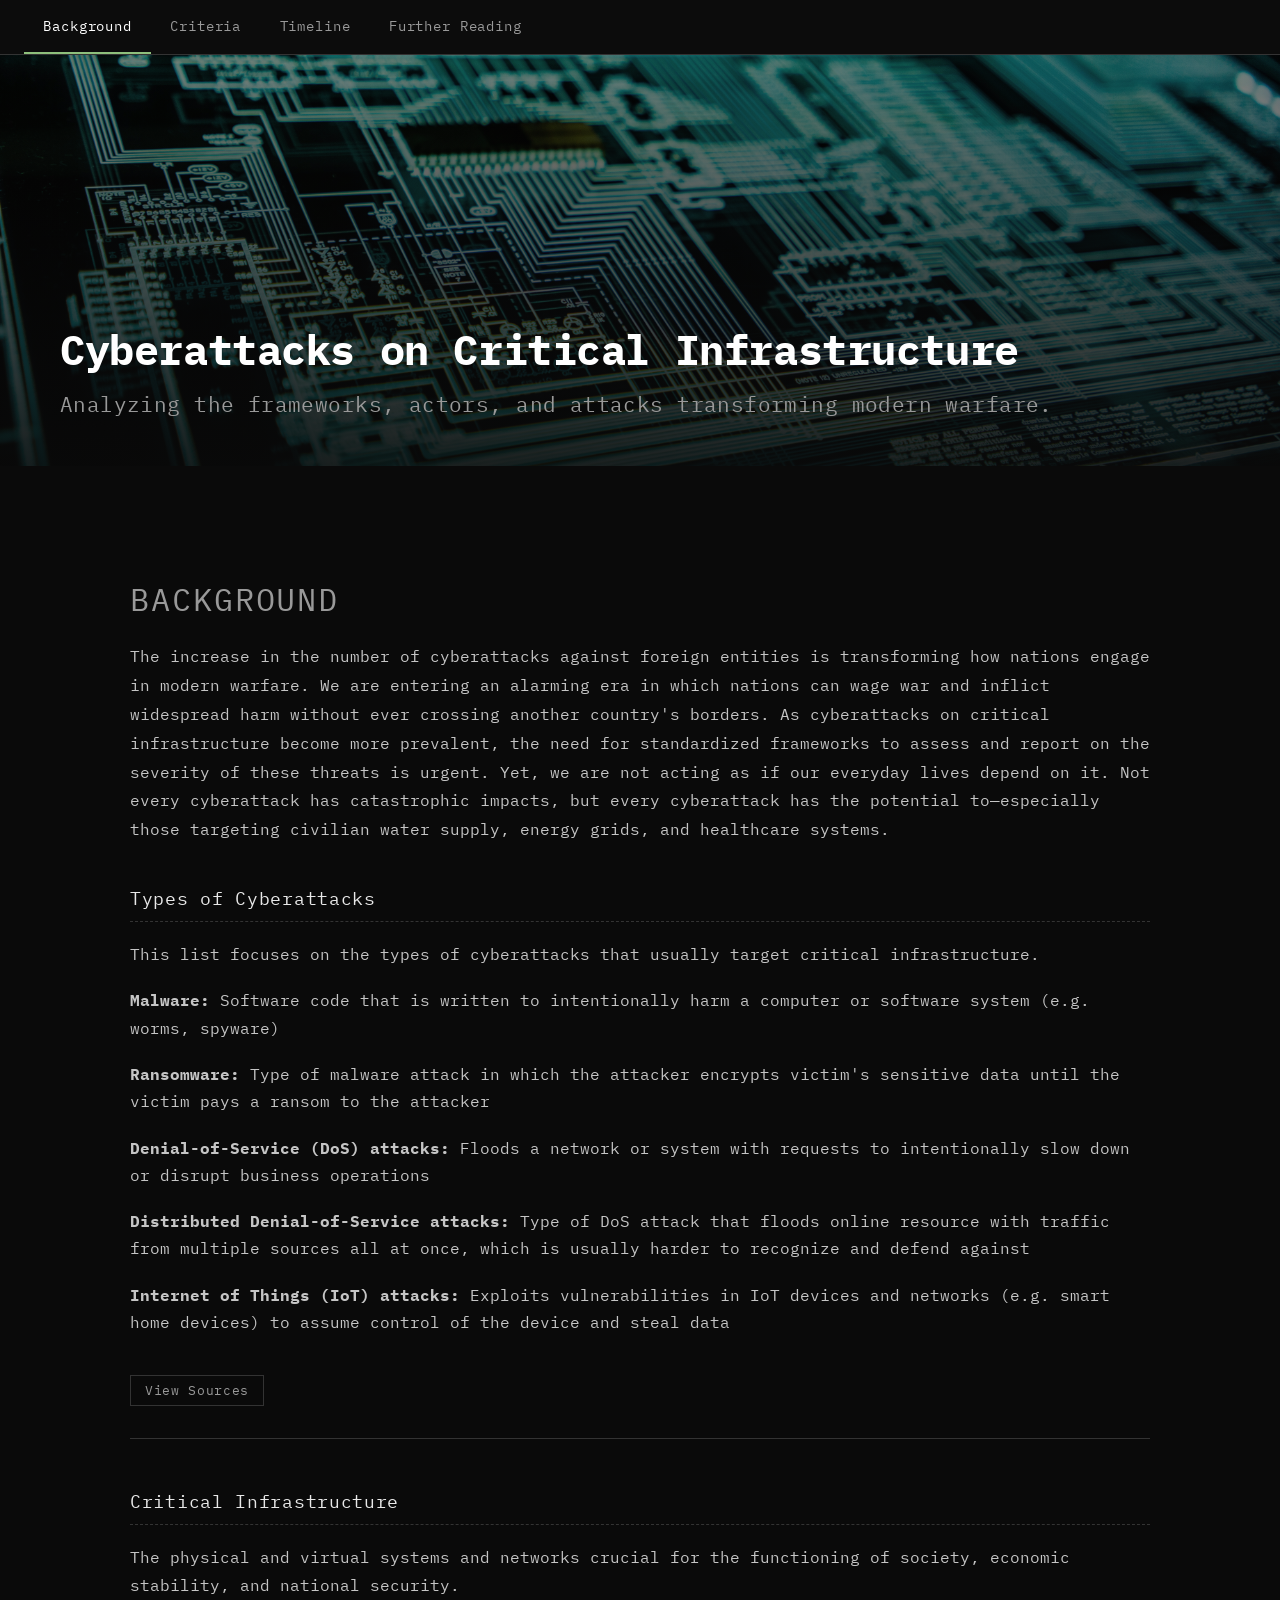
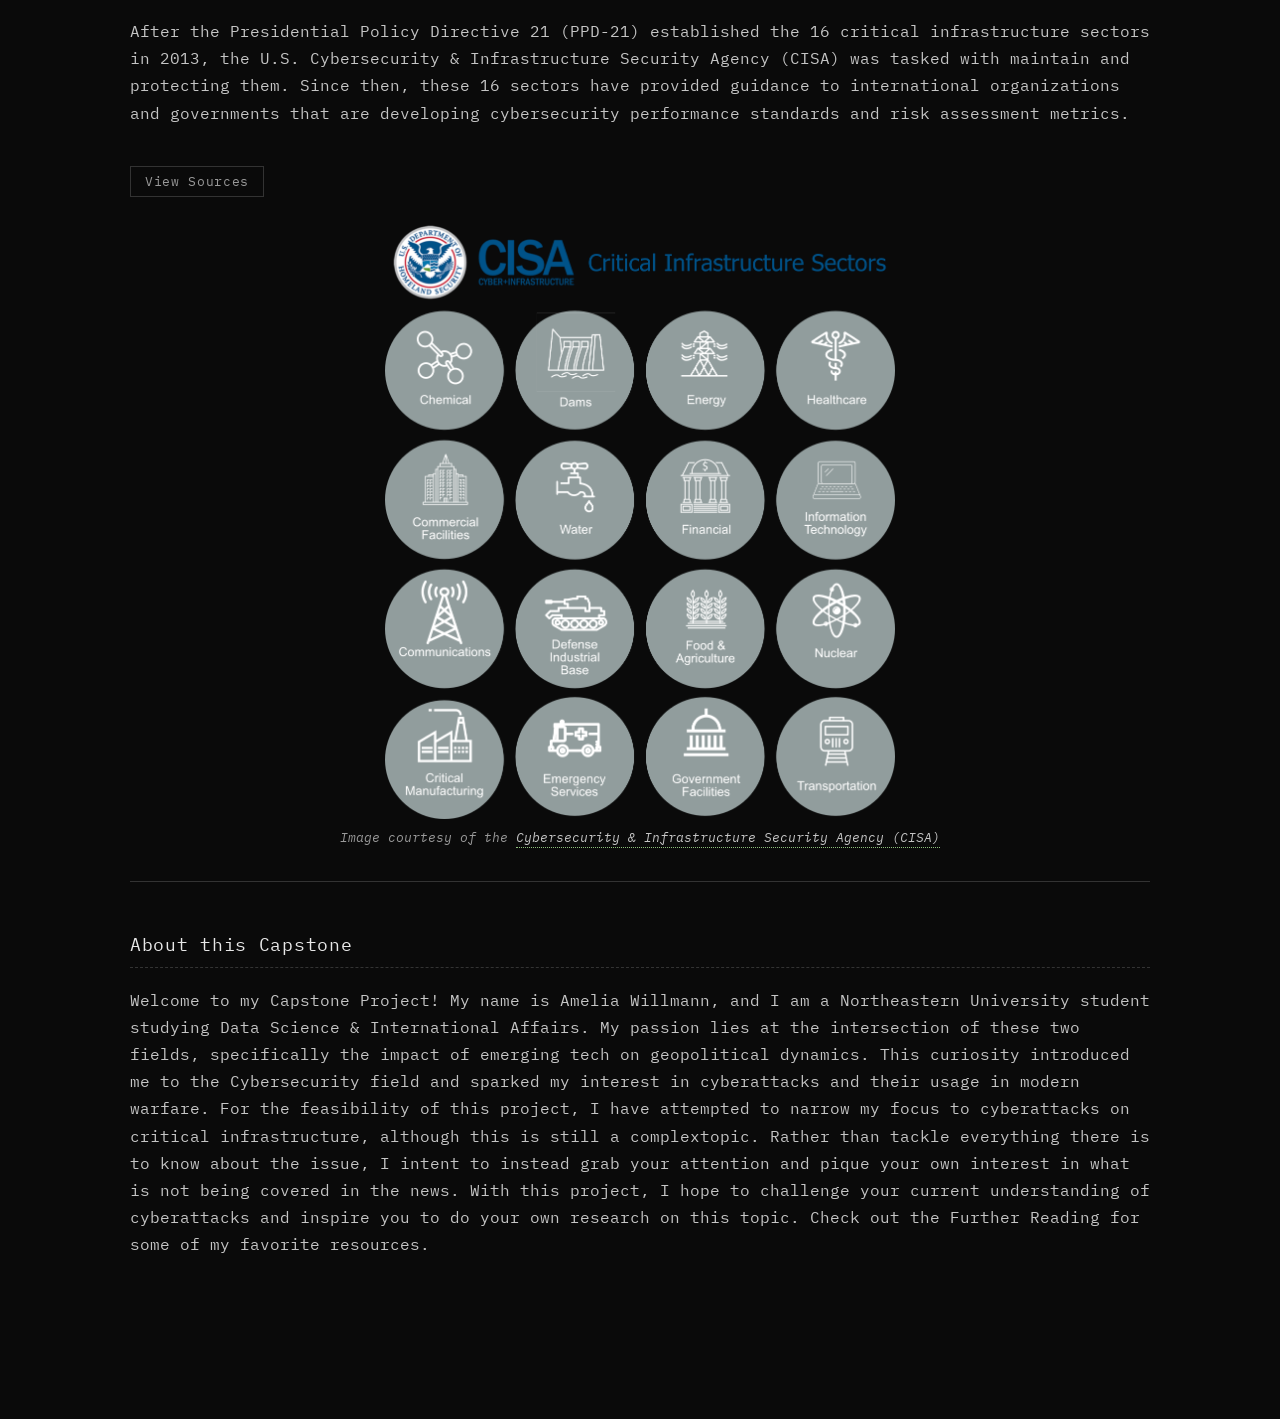
==== commit 830600a4: "finalizing background page" ====
--- a/index.html
+++ b/index.html
@@ -54,18 +54,25 @@
 
   <main class="page-content">
     <h2 class="page-title">Background</h2>
-    <p class="page-intro">The increase in the number of cyberattacks against foreign entities is transforming how nations engage in modern warfare. We are entering an alarming era in which nations can wage war and inflict widespread harm without ever crossing another country's borders. As cyberattacks on critical infrastructure and operational technology (OT) systems become more prevalent, the need for standardized frameworks to assess and report on the severity of these threats is urgent.</p>
+    <p class="page-intro">The increase in the number of cyberattacks against foreign entities is transforming how nations engage in modern warfare. We are entering an alarming era in which nations can wage war and inflict widespread harm without ever crossing another country's borders. As cyberattacks on critical infrastructure become more prevalent, the need for standardized frameworks to assess and report on the severity of these threats is urgent. Yet, we are not acting as if our everyday lives depend on it. Not every cyberattack has catastrophic impacts, but every cyberattack has the potential to—especially those targeting civilian water supply, energy grids, and healthcare systems.</p>
 
     <div class="content-block">
       <h2>Types of Cyberattacks</h2>
-      <p>[Types of cyberattacks text here...]</p>
+      <p>This list focuses on the types of cyberattacks that usually target critical infrastructure.</p>
+      <p><strong>Malware:</strong> Software code that is written to intentionally harm a computer or software system (e.g. worms, spyware)</p>
+      <p><strong>Ransomware:</strong> Type of malware attack in which the attacker encrypts victim's sensitive data until the victim pays a ransom to the attacker</p>
+      <p><strong>Denial-of-Service (DoS) attacks:</strong> Floods a network or system with requests to intentionally slow down or disrupt business operations</p>
+      <p><strong>Distributed Denial-of-Service attacks:</strong> Type of DoS attack that floods online resource with traffic from multiple sources all at once, which is usually harder to recognize and defend against</p>
+      <p><strong>Internet of Things (IoT) attacks:</strong> Exploits vulnerabilities in IoT devices and networks (e.g. smart home devices) to assume control of the device and steal data</p>
 
       <button id="toggleSourcesBtn" class="view-sources-btn" onclick="toggleFootnotes()">View Sources</button>
       <div class="footnotes-wrapper" id="footnotesWrapper">
         <div class="footnotes">
           <ol>
-            <li>[Source 1]</li>
-            <li>[Source 2]</li>
+            <li><a href="https://www.researchgate.net/publication/397537286_The_History_and_Evolution_of_Cyber_Attacks_-_A_Comprehensive_Study" target="_blank">https://www.researchgate.net/publication/397537286_The_History_and_Evolution_of_Cyber_Attacks_-_A_Comprehensive_Study</a></li>
+            <li><a href="https://www.weforum.org/stories/2025/10/dangerous-blindspot-in-infrastructure-cybersecurity/" target="_blank">https://www.weforum.org/stories/2025/10/dangerous-blindspot-in-infrastructure-cybersecurity/</a></li>
+            <li><a href="https://www.crowdstrike.com/en-us/cybersecurity-101/cyberattacks/common-cyberattacks/" target="_blank">https://www.crowdstrike.com/en-us/cybersecurity-101/cyberattacks/common-cyberattacks/</a></li>
+            <li><a href="https://www.ibm.com/think/topics/cyberthreats-types" target="_blank">https://www.ibm.com/think/topics/cyberthreats-types</a></li>
           </ol>
         </div>
       </div>
@@ -75,9 +82,6 @@
       <h2>Critical Infrastructure</h2>
       <p>The physical and virtual systems and networks crucial for the functioning of society, economic stability, and national security.</p>
       <p>After the Presidential Policy Directive 21 (PPD-21) established the 16 critical infrastructure sectors in 2013, the U.S. Cybersecurity & Infrastructure Security Agency (CISA) was tasked with maintain and protecting them. Since then, these 16 sectors have provided guidance to international organizations and governments that are developing cybersecurity performance standards and risk assessment metrics. </p>
-      <p><strong>16 Sectors:</strong></p>
-      <img src="cisa_img.jpg" alt="CISA 16 Critical Infrastructure Sectors" style="width: 65%; display: block; border-radius: 4px; margin-top: 8px;">
-
       <button class="view-sources-btn" onclick="toggleFootnotesById('ciSources', this)">View Sources</button>
       <div class="footnotes-wrapper" id="ciSources">
         <div class="footnotes">
@@ -87,9 +91,12 @@
             <li><a href="https://www.cisa.gov/topics/critical-infrastructure-security-and-resilience/critical-infrastructure-sectors" target="_blank">https://www.cisa.gov/topics/critical-infrastructure-security-and-resilience/critical-infrastructure-sectors</a></li>
             <li><a href="https://www.atlanticcouncil.org/in-depth-research-reports/issue-brief/critical-infrastructure-cybersecurity-prioritization/" target="_blank">https://www.atlanticcouncil.org/in-depth-research-reports/issue-brief/critical-infrastructure-cybersecurity-prioritization/</a></li>
             <li><a href="https://www.cisa.gov/topics/risk-management/coronavirus/identifying-critical-infrastructure-during-covid-19" target="_blank">https://www.cisa.gov/topics/risk-management/coronavirus/identifying-critical-infrastructure-during-covid-19</a></li>
+            <li><a href="https://www.eplus.com/solutions/service-provider-and-critical-infrastructure/critical-infrastructure-sectors" target="_blank">hold6</a></li>
           </ol>
         </div>
       </div>
+      <img src="critical-2.png" alt="CISA 16 Critical Infrastructure Sectors" style="width: 50%; display: block; border-radius: 4px; margin: 28px auto 8px;">
+      <p style="text-align: center; font-style: italic; font-size: 0.8rem; color: var(--text-muted); margin-bottom: 0;">Image courtesy of the <a href="https://www.cisa.gov/topics/critical-infrastructure-security-and-resilience/critical-infrastructure-sectors" target="_blank">Cybersecurity & Infrastructure Security Agency (CISA)</a></p>
     </div>
 
     <div class="content-block">
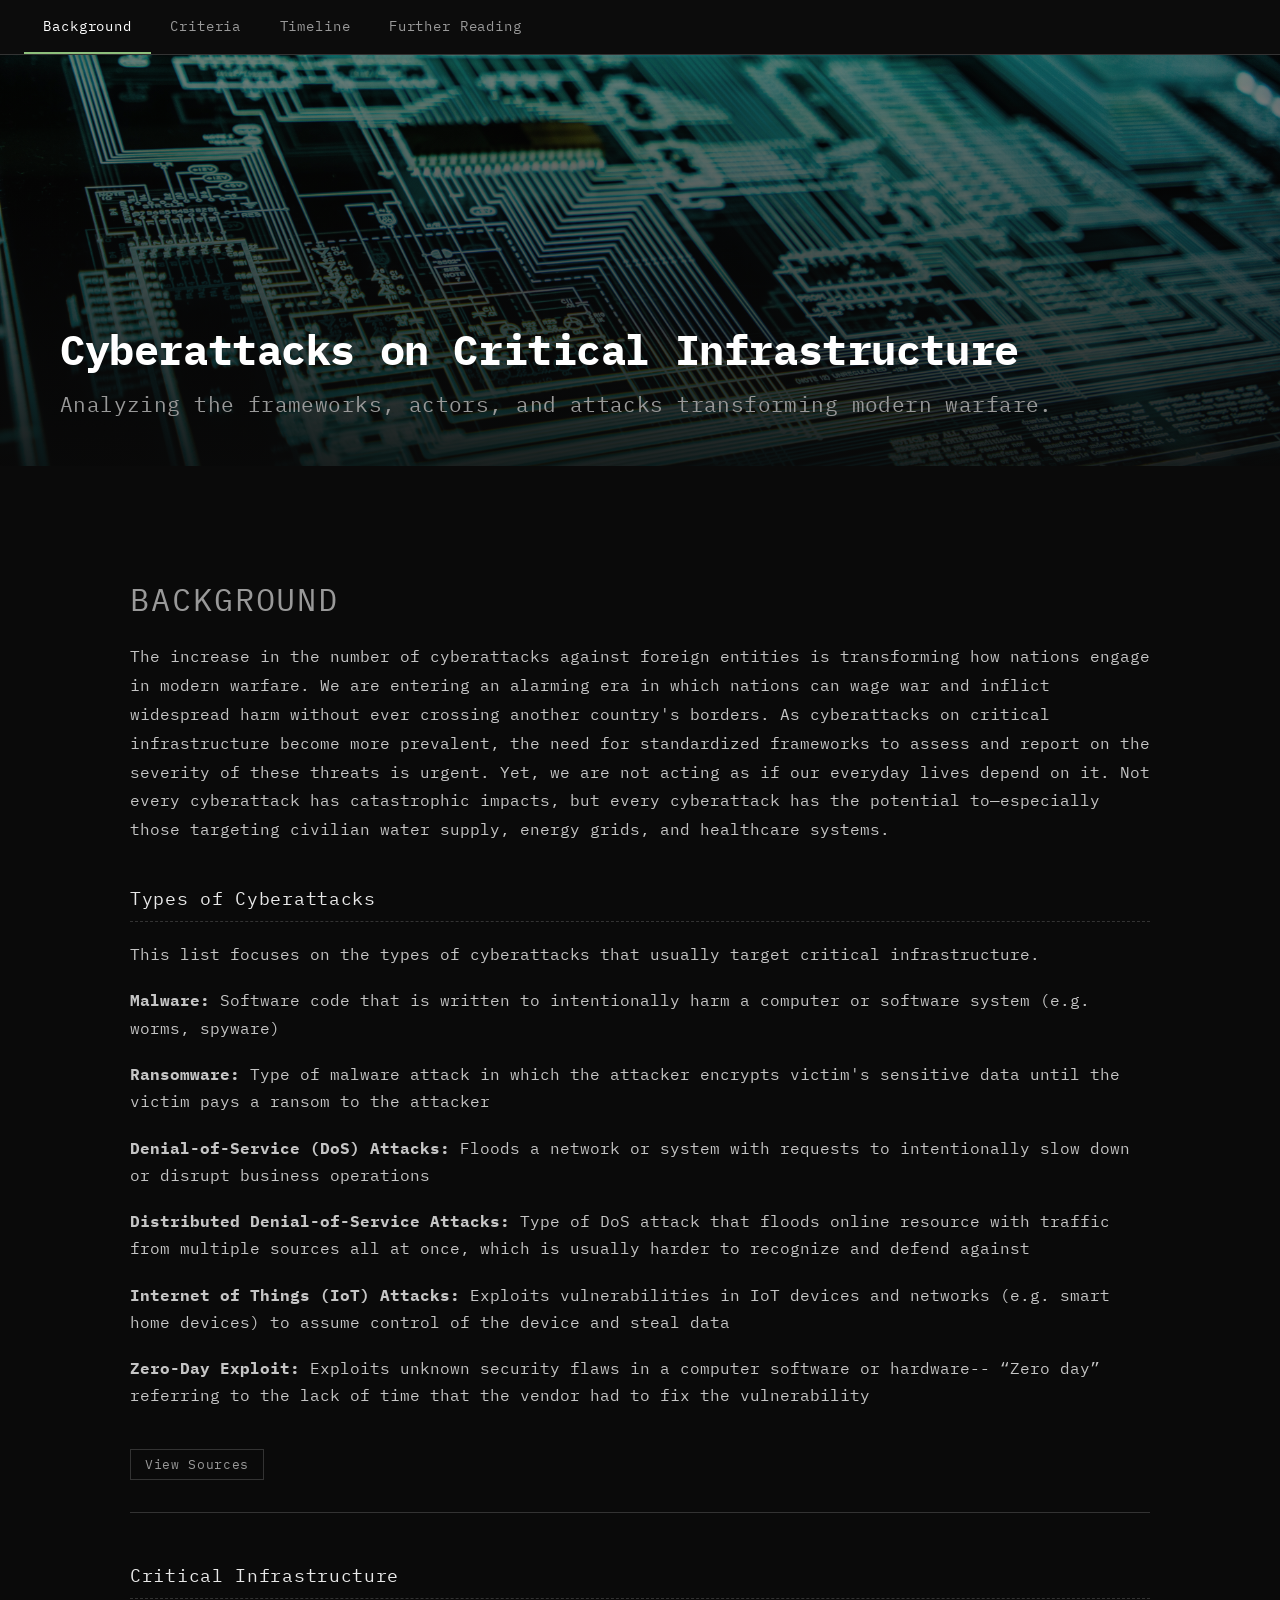
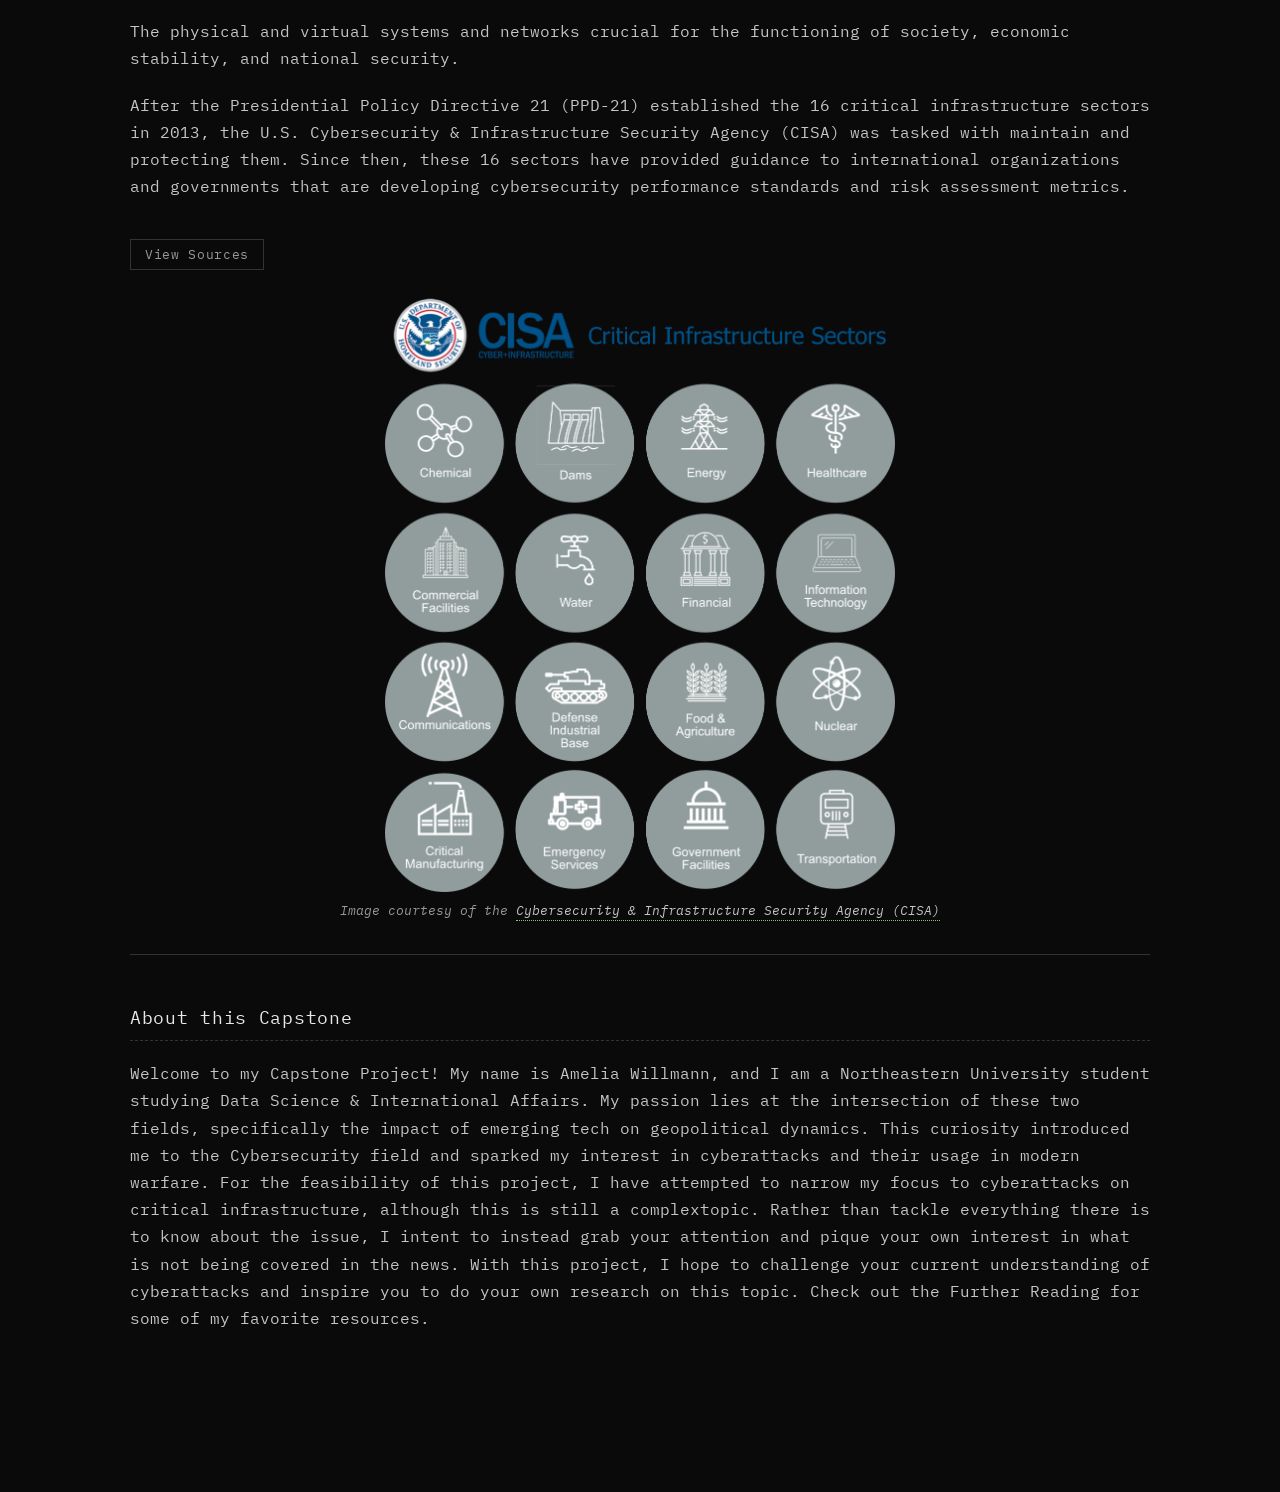
==== commit a0578cf1: "need to update to pull" ====
--- a/index.html
+++ b/index.html
@@ -5,19 +5,6 @@
   BACKGROUND PAGE — NOTES
   ============================================================
 
-  INTRO:
-
-
-  CONTEXT / HISTORY:
-
-
-  CRITICAL INFRASTRUCTURE DEFINITION:
-
-
-  SOURCES:
-  -
-  -
-  -
   ============================================================
 -->
 <!DOCTYPE html>
@@ -61,9 +48,10 @@
       <p>This list focuses on the types of cyberattacks that usually target critical infrastructure.</p>
       <p><strong>Malware:</strong> Software code that is written to intentionally harm a computer or software system (e.g. worms, spyware)</p>
       <p><strong>Ransomware:</strong> Type of malware attack in which the attacker encrypts victim's sensitive data until the victim pays a ransom to the attacker</p>
-      <p><strong>Denial-of-Service (DoS) attacks:</strong> Floods a network or system with requests to intentionally slow down or disrupt business operations</p>
-      <p><strong>Distributed Denial-of-Service attacks:</strong> Type of DoS attack that floods online resource with traffic from multiple sources all at once, which is usually harder to recognize and defend against</p>
-      <p><strong>Internet of Things (IoT) attacks:</strong> Exploits vulnerabilities in IoT devices and networks (e.g. smart home devices) to assume control of the device and steal data</p>
+      <p><strong>Denial-of-Service (DoS) Attacks:</strong> Floods a network or system with requests to intentionally slow down or disrupt business operations</p>
+      <p><strong>Distributed Denial-of-Service Attacks:</strong> Type of DoS attack that floods online resource with traffic from multiple sources all at once, which is usually harder to recognize and defend against</p>
+      <p><strong>Internet of Things (IoT) Attacks:</strong> Exploits vulnerabilities in IoT devices and networks (e.g. smart home devices) to assume control of the device and steal data</p>
+      <p><strong>Zero-Day Exploit:</strong> Exploits unknown security flaws in a computer software or hardware-- “Zero day” referring to the lack of time that the vendor had to fix the vulnerability</p>
 
       <button id="toggleSourcesBtn" class="view-sources-btn" onclick="toggleFootnotes()">View Sources</button>
       <div class="footnotes-wrapper" id="footnotesWrapper">
@@ -91,7 +79,7 @@
             <li><a href="https://www.cisa.gov/topics/critical-infrastructure-security-and-resilience/critical-infrastructure-sectors" target="_blank">https://www.cisa.gov/topics/critical-infrastructure-security-and-resilience/critical-infrastructure-sectors</a></li>
             <li><a href="https://www.atlanticcouncil.org/in-depth-research-reports/issue-brief/critical-infrastructure-cybersecurity-prioritization/" target="_blank">https://www.atlanticcouncil.org/in-depth-research-reports/issue-brief/critical-infrastructure-cybersecurity-prioritization/</a></li>
             <li><a href="https://www.cisa.gov/topics/risk-management/coronavirus/identifying-critical-infrastructure-during-covid-19" target="_blank">https://www.cisa.gov/topics/risk-management/coronavirus/identifying-critical-infrastructure-during-covid-19</a></li>
-            <li><a href="https://www.eplus.com/solutions/service-provider-and-critical-infrastructure/critical-infrastructure-sectors" target="_blank">hold6</a></li>
+            <li><a href="https://www.eplus.com/solutions/service-provider-and-critical-infrastructure/critical-infrastructure-sectors" target="_blank">https://www.eplus.com/solutions/service-provider-and-critical-infrastructure/critical-infrastructure-sectors</a></li>
           </ol>
         </div>
       </div>
--- a/style.css
+++ b/style.css
@@ -202,6 +202,11 @@
   font-size: 1rem;
 }
 
+.rubric-table th:last-child,
+.rubric-table td:last-child {
+  width: 300px;
+}
+
 .rubric-table th {
   background: #161616;
   color: var(--text-headings);
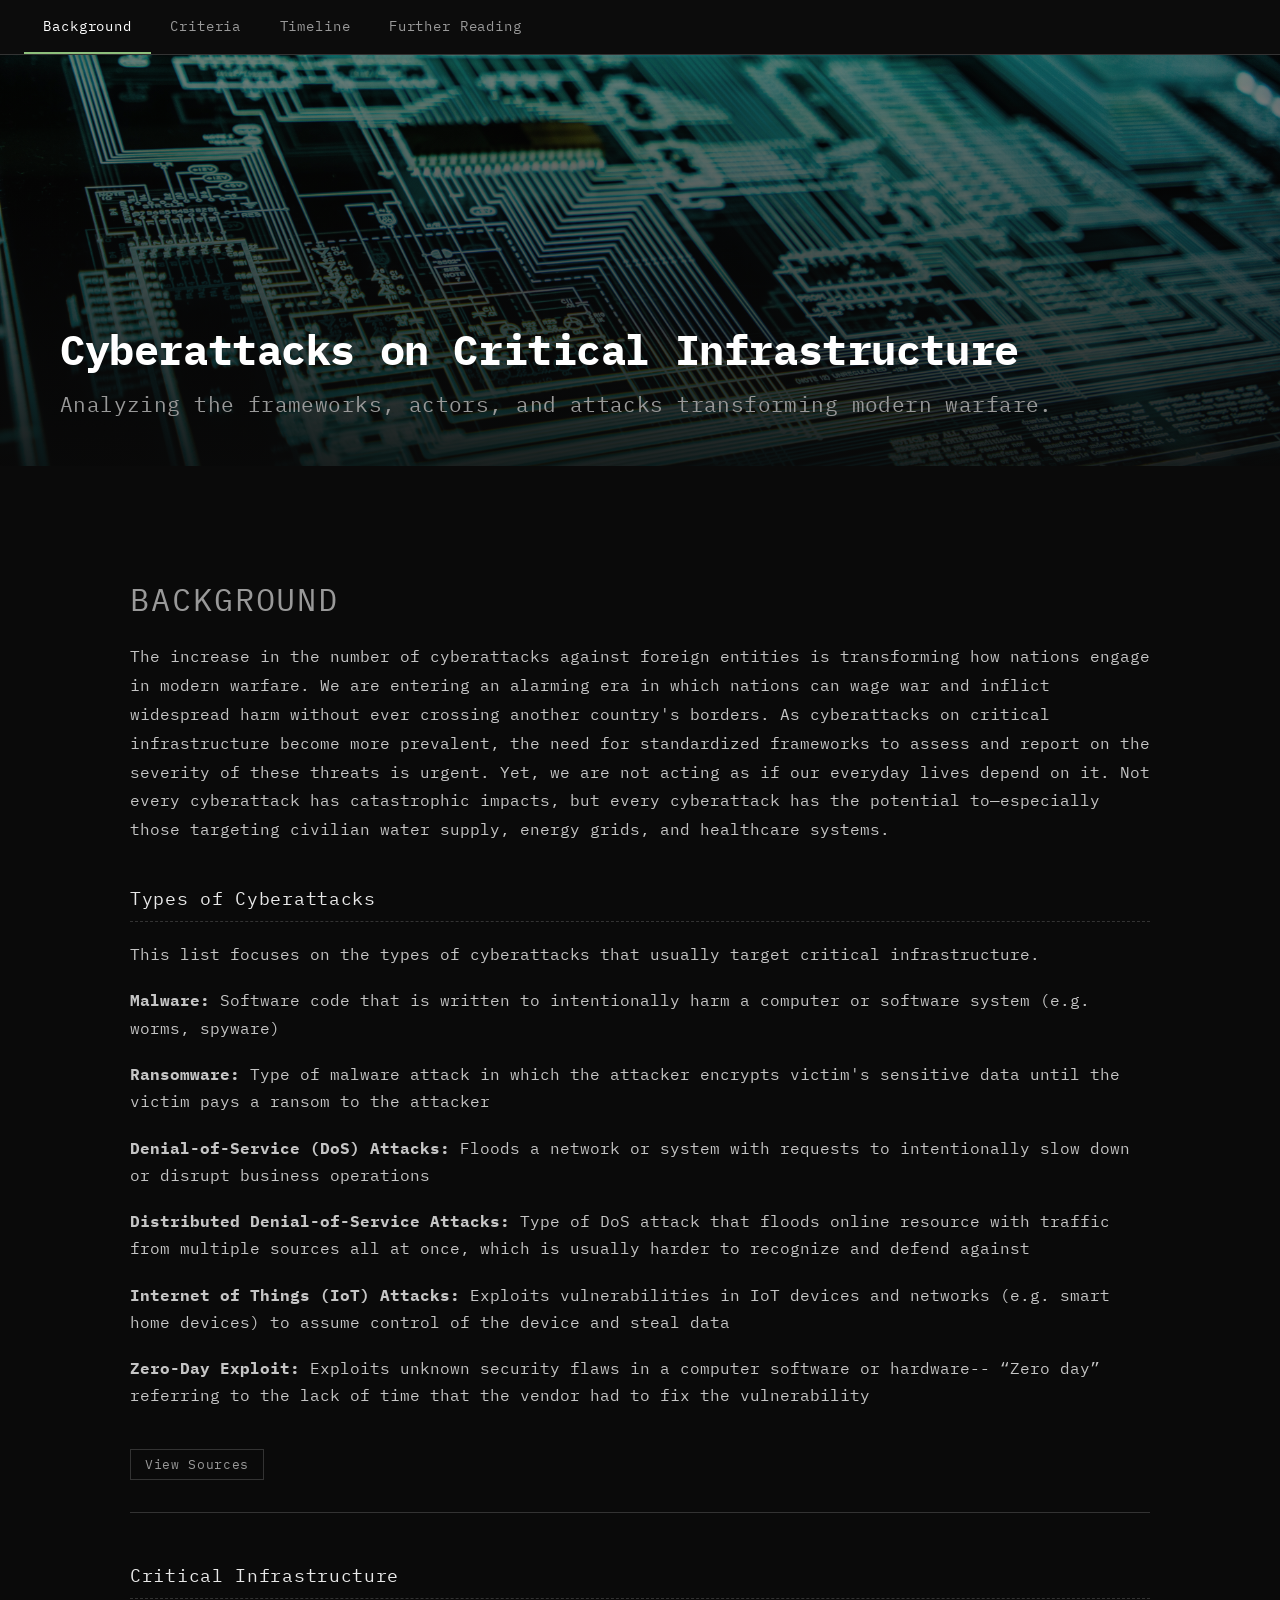
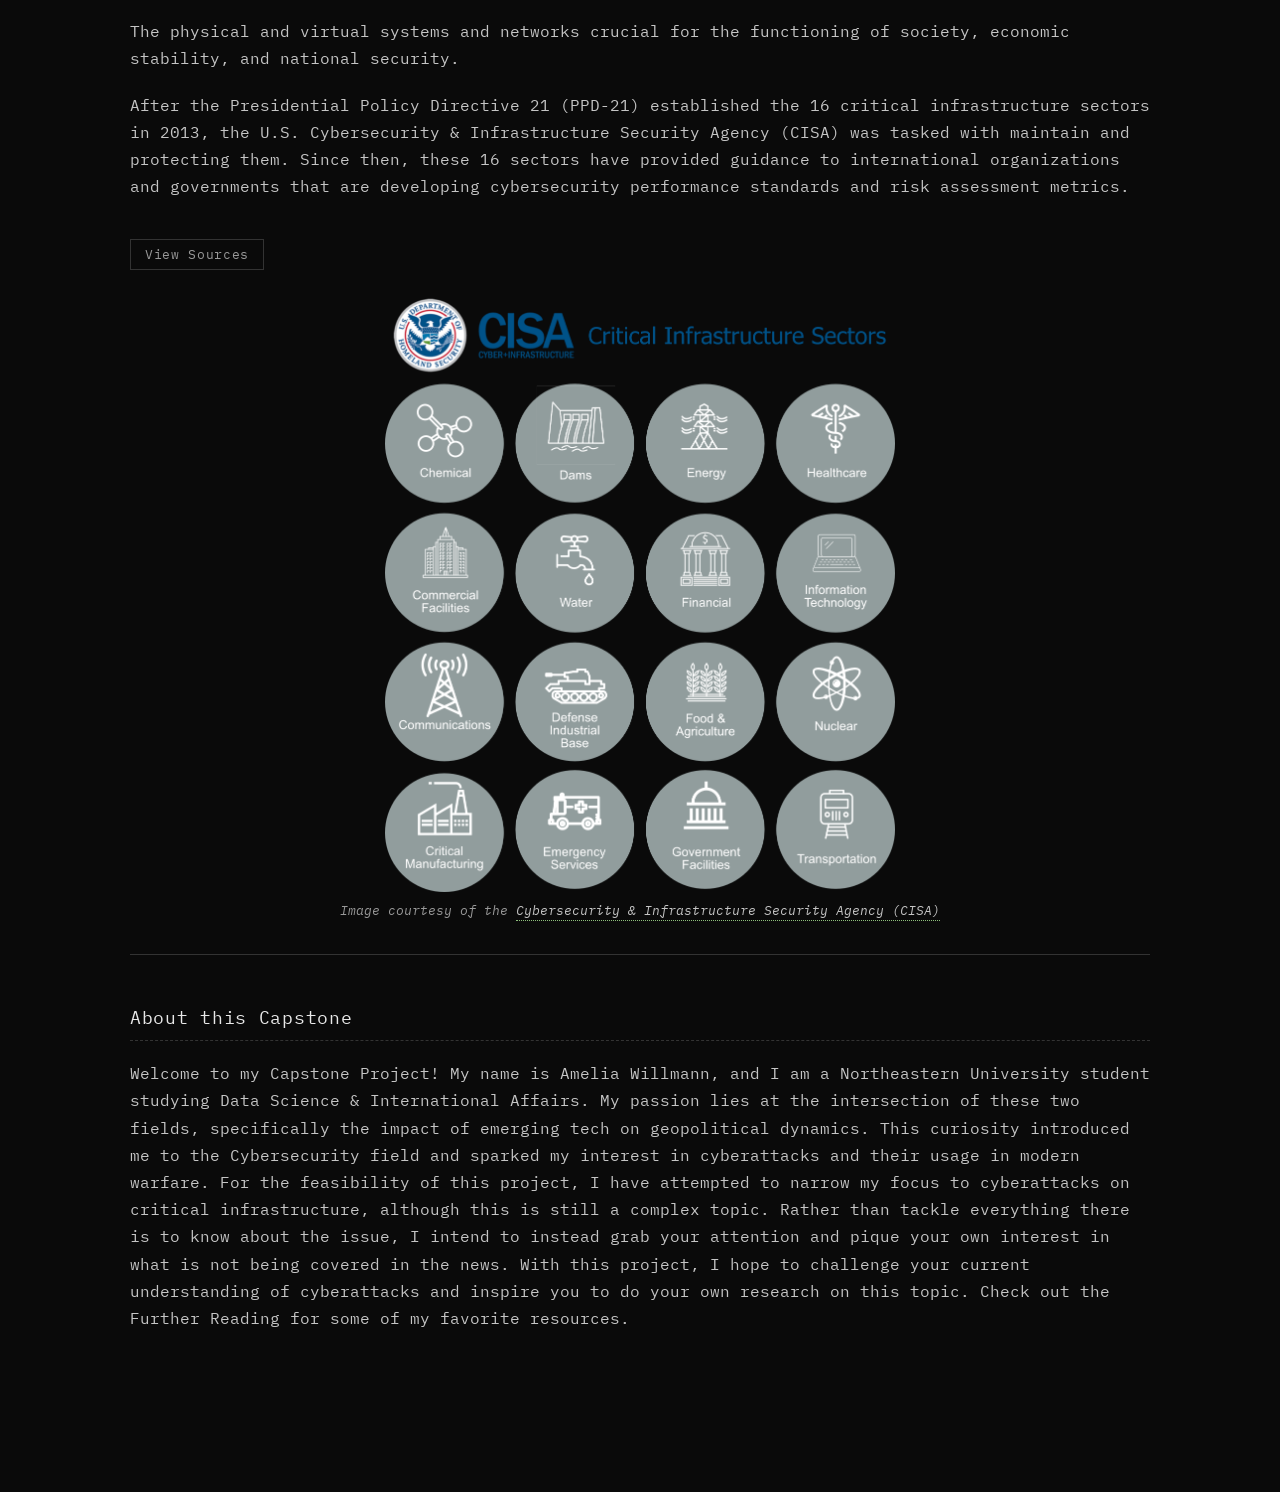
==== commit ec950fce: "timeline updated" ====
--- a/index.html
+++ b/index.html
@@ -74,7 +74,6 @@
       <div class="footnotes-wrapper" id="ciSources">
         <div class="footnotes">
           <ol>
-            <li><a href="https://www.sciencedirect.com/topics/computer-science/critical-infrastructure" target="_blank">https://www.sciencedirect.com/topics/computer-science/critical-infrastructure</a></li>
             <li><a href="https://www.ibm.com/think/topics/critical-infrastructure" target="_blank">https://www.ibm.com/think/topics/critical-infrastructure</a></li>
             <li><a href="https://www.cisa.gov/topics/critical-infrastructure-security-and-resilience/critical-infrastructure-sectors" target="_blank">https://www.cisa.gov/topics/critical-infrastructure-security-and-resilience/critical-infrastructure-sectors</a></li>
             <li><a href="https://www.atlanticcouncil.org/in-depth-research-reports/issue-brief/critical-infrastructure-cybersecurity-prioritization/" target="_blank">https://www.atlanticcouncil.org/in-depth-research-reports/issue-brief/critical-infrastructure-cybersecurity-prioritization/</a></li>
@@ -94,8 +93,8 @@
         specifically the impact of emerging tech on geopolitical dynamics. This curiosity introduced me 
         to the Cybersecurity field and sparked my interest in cyberattacks and their usage in modern warfare. 
         For the feasibility of this project, I have attempted to narrow my focus to cyberattacks on critical 
-        infrastructure, although this is still a complextopic. Rather than tackle everything there is to know 
-        about the issue, I intent to instead grab your attention and pique your own interest in what is not 
+        infrastructure, although this is still a complex topic. Rather than tackle everything there is to know 
+        about the issue, I intend to instead grab your attention and pique your own interest in what is not 
         being covered in the news. With this project, I hope to challenge your current understanding of cyberattacks
         and inspire you to do your own research on this topic. Check out the Further Reading for some of my favorite resources.
        </p>
